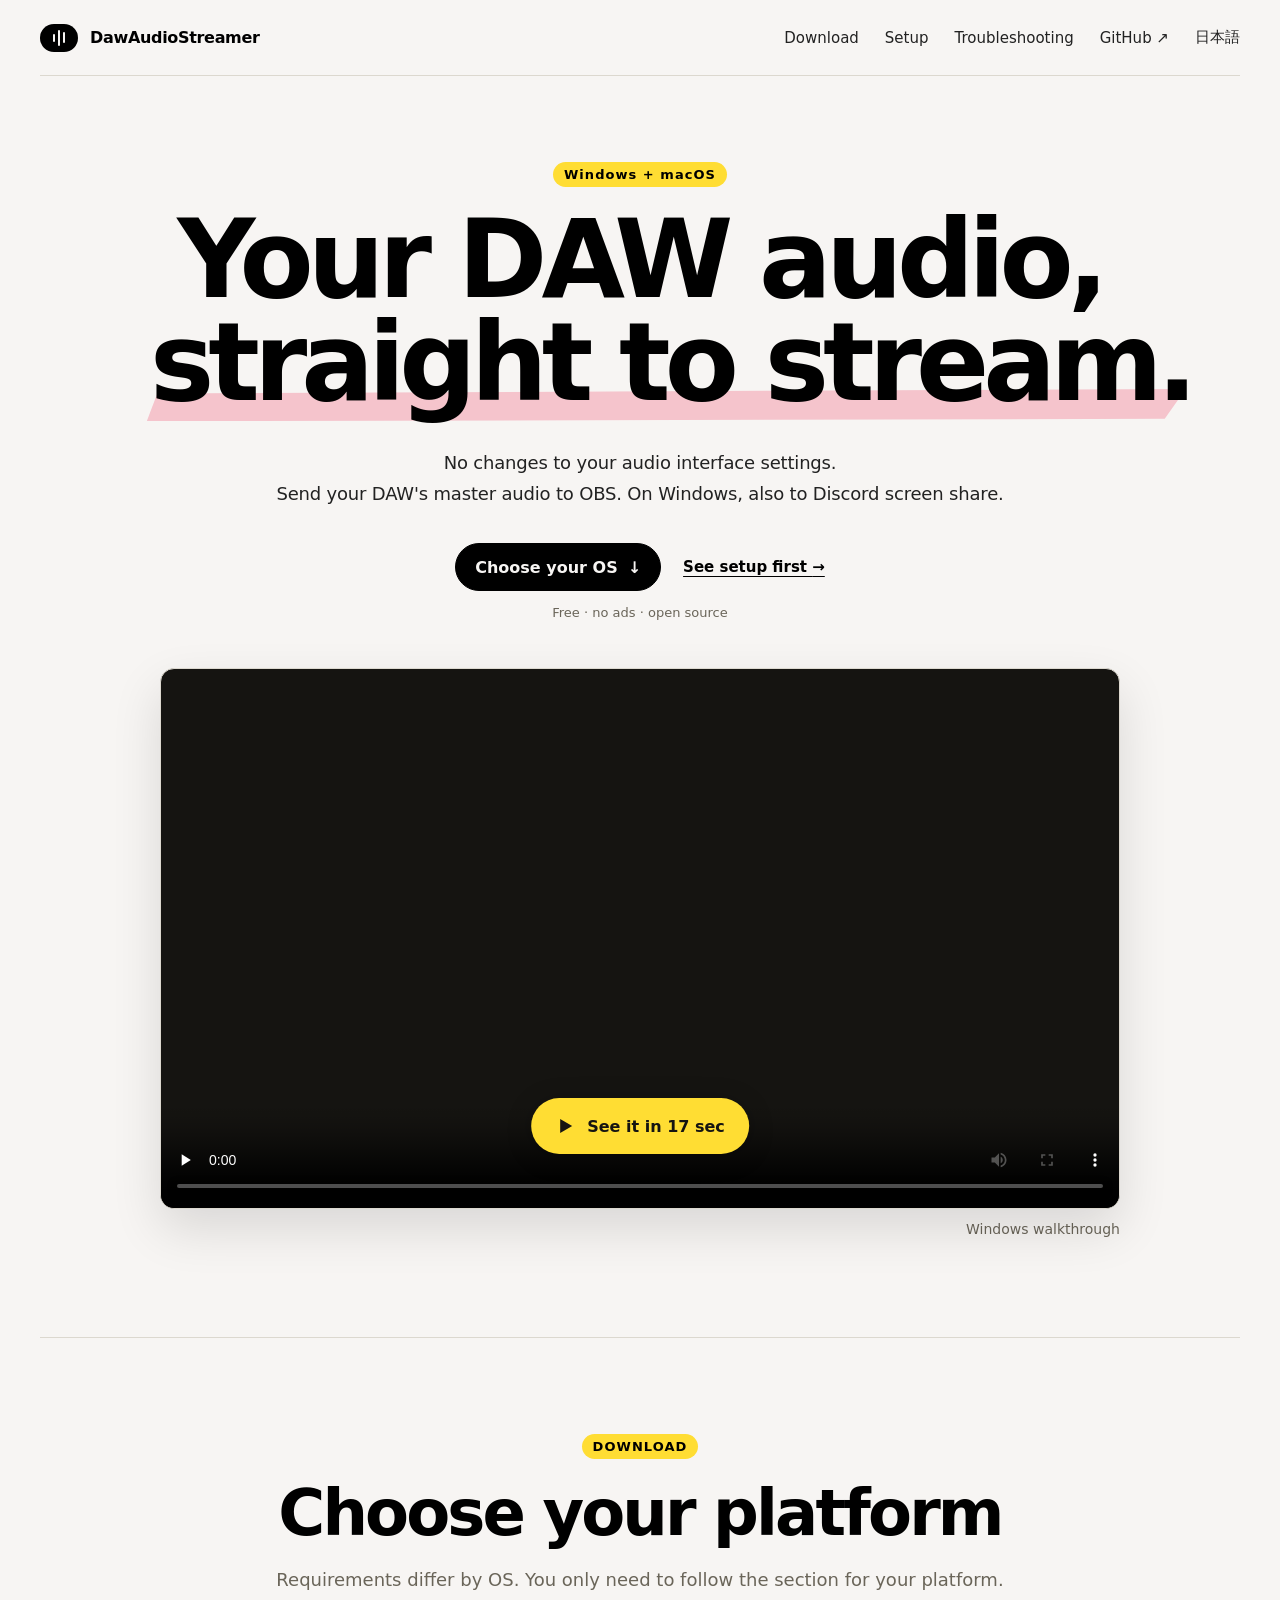
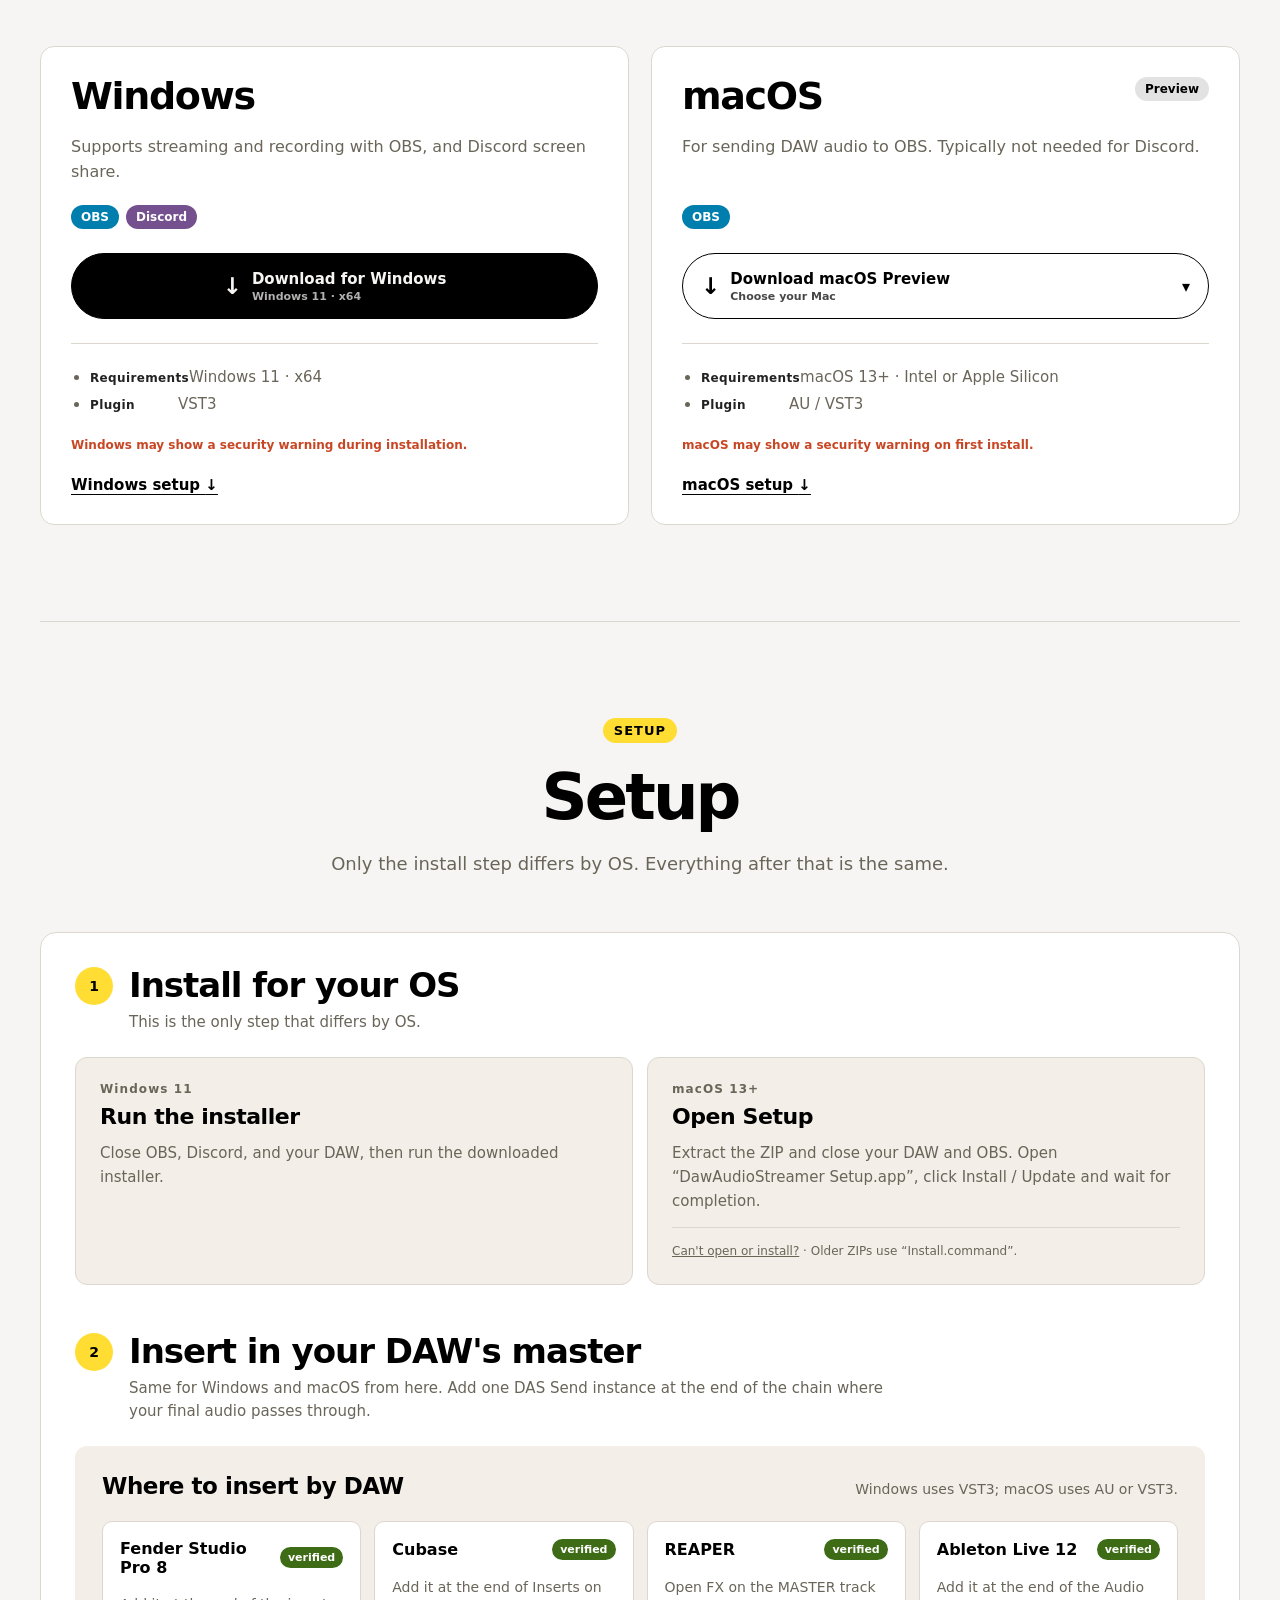
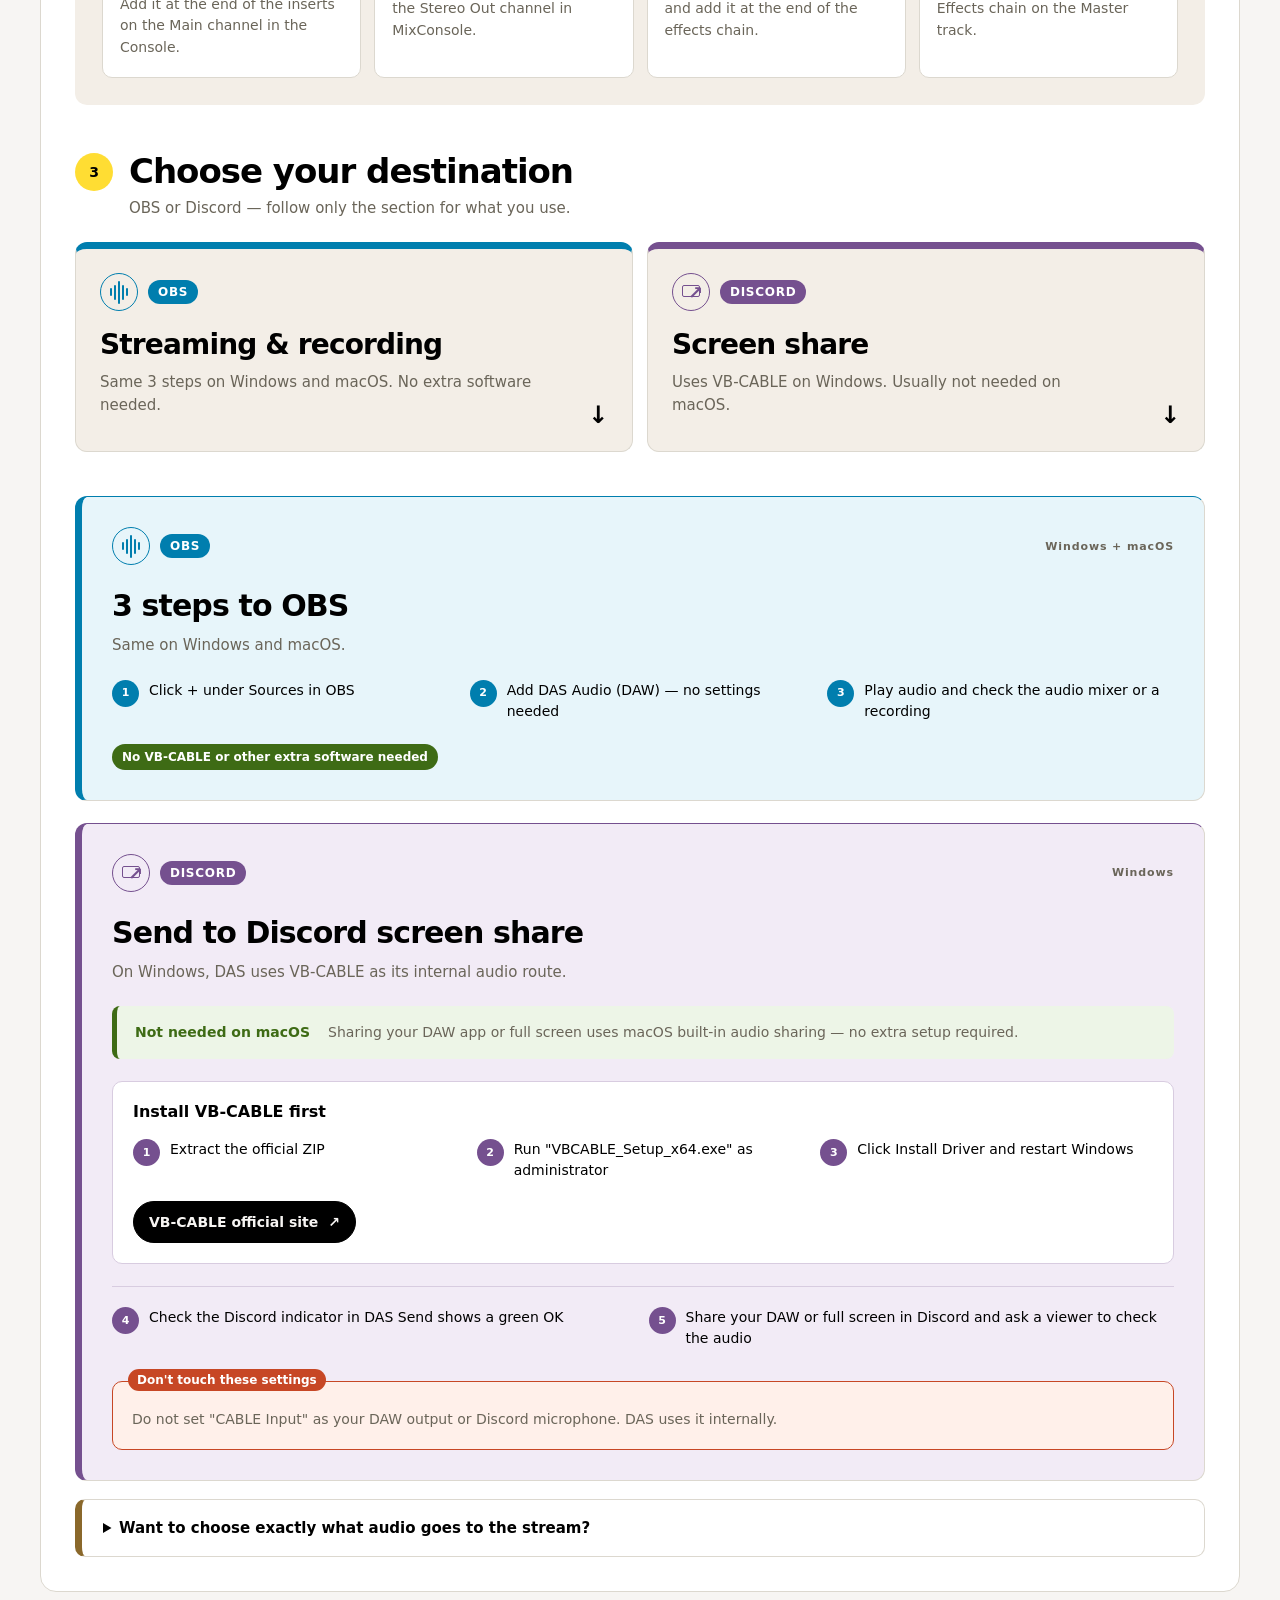
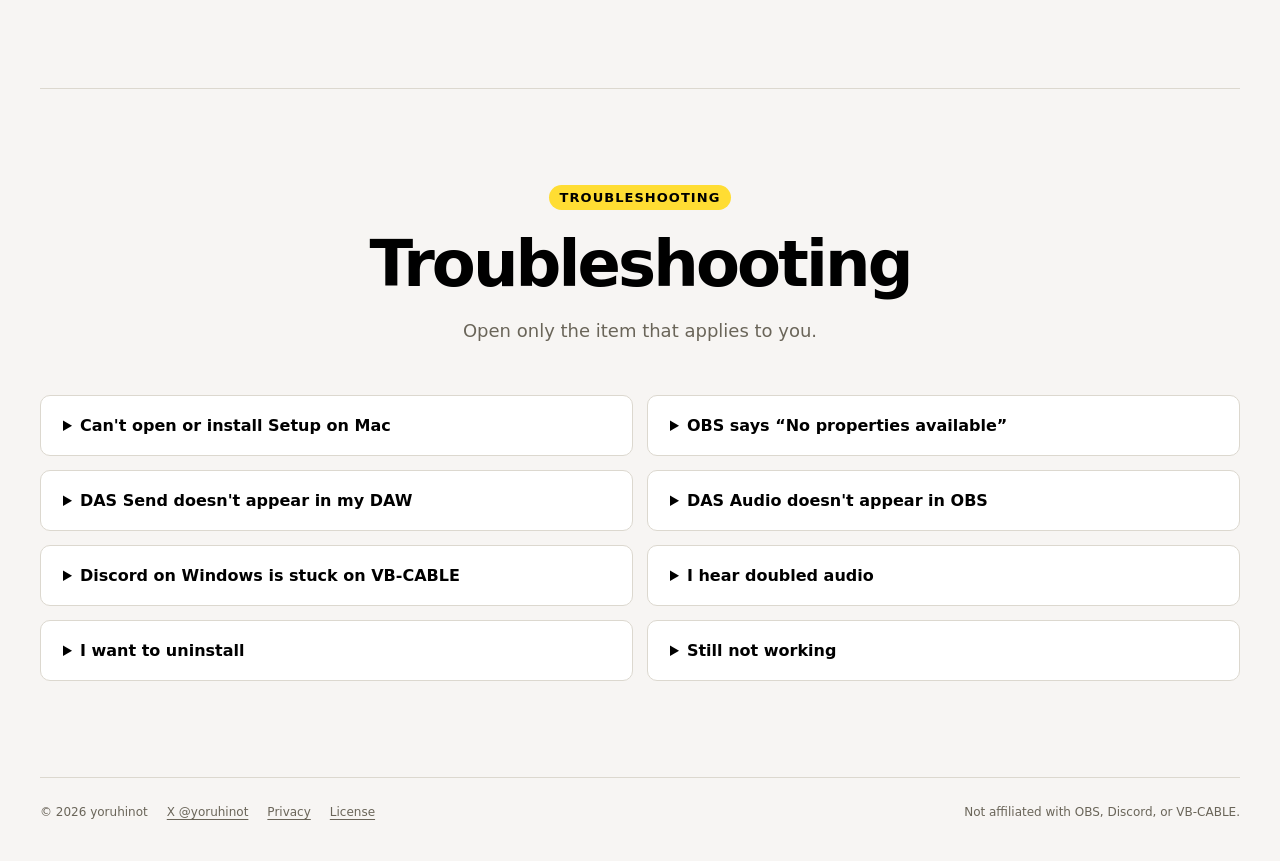
==== site/en/index.html @ d6858e03 "Prepare Windows 0.4.4 and macOS setup preview release" ====
<!doctype html>
<html lang="en">
<head>
  <meta charset="utf-8">
  <meta name="viewport" content="width=device-width, initial-scale=1">
  <script src="../language.js?v=20260910"></script>
  <title>DawAudioStreamer — Stream your DAW audio to OBS and Discord</title>
  <meta name="description" content="Send your DAW's audio to OBS or Discord screen share without changing your audio interface settings. Free, open-source. Windows and macOS preview.">
  <meta name="theme-color" content="#f7f5f3" media="(prefers-color-scheme: light)">
  <meta name="theme-color" content="#151411" media="(prefers-color-scheme: dark)">
  <link rel="canonical" href="https://yoruhinot.github.io/DawAudioStreamer/en/">
  <link rel="alternate" hreflang="ja" href="https://yoruhinot.github.io/DawAudioStreamer/">
  <link rel="alternate" hreflang="en" href="https://yoruhinot.github.io/DawAudioStreamer/en/">
  <link rel="icon" href="../favicon.ico?v=20260908" sizes="16x16 32x32 48x48">
  <link rel="icon" type="image/png" sizes="32x32" href="../favicon-32.png?v=20260908">
  <link rel="icon" type="image/svg+xml" sizes="any" href="../favicon.svg?v=20260908">
  <link rel="apple-touch-icon" sizes="180x180" href="../apple-touch-icon.png?v=20260908">
  <meta property="og:type" content="website">
  <meta property="og:site_name" content="DawAudioStreamer">
  <meta property="og:locale" content="en_US">
  <meta property="og:url" content="https://yoruhinot.github.io/DawAudioStreamer/en/">
  <meta property="og:title" content="DawAudioStreamer — Stream your DAW audio to OBS and Discord">
  <meta property="og:description" content="DAW audio to OBS. Discord screen share on Windows too. No changes to your audio interface.">
  <meta property="og:image" content="https://yoruhinot.github.io/DawAudioStreamer/og.png?v=20260908">
  <meta property="og:image:type" content="image/png">
  <meta property="og:image:alt" content="DawAudioStreamer — Stream your DAW audio straight to OBS / Discord">
  <meta property="og:image:width" content="1731">
  <meta property="og:image:height" content="909">
  <meta name="twitter:card" content="summary_large_image">
  <meta name="twitter:title" content="DawAudioStreamer — Stream your DAW audio to OBS and Discord">
  <meta name="twitter:description" content="DAW audio to OBS. Discord screen share on Windows too. No changes to your audio interface.">
  <meta name="twitter:image" content="https://yoruhinot.github.io/DawAudioStreamer/og.png?v=20260908">
  <meta name="twitter:image:alt" content="DawAudioStreamer — Stream your DAW audio straight to OBS / Discord">
  <link rel="stylesheet" href="../styles.css?v=20260927-setup">
</head>
<body>
  <header class="site-header">
    <a class="brand" href="#top" aria-label="DawAudioStreamer home">
      <span class="brand-mark" aria-hidden="true"><i></i><i></i><i></i></span>
      <span>DawAudioStreamer</span>
    </a>
    <nav aria-label="Main navigation">
      <a href="#download">Download</a>
      <a href="#setup">Setup</a>
      <a href="#trouble">Troubleshooting</a>
      <a href="https://github.com/yoruhinot/DawAudioStreamer">GitHub <span aria-hidden="true">↗</span></a>
      <a href="../?lang=ja" hreflang="ja" lang="ja">日本語</a>
    </nav>
  </header>

  <main id="top">
    <section class="hero">
      <div class="hero-copy">
        <p class="eyebrow">Windows + macOS</p>
        <h1>Your DAW audio,<br><span>straight to stream.</span></h1>
        <p class="lead">No changes to your audio interface settings.<br>Send your DAW's master audio to OBS. On Windows, also to Discord screen share.</p>
        <div class="hero-actions">
          <a class="primary-button" href="#download">Choose your OS <span aria-hidden="true">↓</span></a>
          <a class="text-link" href="#setup">See setup first <span aria-hidden="true">→</span></a>
        </div>
        <p class="download-note">Free · no ads · open source</p>
      </div>

      <figure class="demo-figure">
        <div class="demo-player">
          <video id="demo-video" controls playsinline preload="none" width="1920" height="1080" poster="../demo-poster-en.webp" aria-label="How DawAudioStreamer works: DAW, OBS, and Discord walkthrough on Windows">
            <source src="../das-demo-en.mp4" type="video/mp4">
            <a href="../das-demo-en.mp4">Download video</a>
          </video>
          <button class="demo-play" id="demo-play" type="button" aria-label="Watch the Windows walkthrough (about 17 seconds)" aria-controls="demo-video" hidden>
            <svg width="20" height="20" viewBox="0 0 20 20" aria-hidden="true"><path d="M5 3 17 10 5 17Z" fill="currentColor"/></svg>
            <span>See it in 17 sec</span>
          </button>
        </div>
        <figcaption>Windows walkthrough</figcaption>
      </figure>
    </section>

    <section class="download-section" id="download">
      <div class="section-heading">
        <p class="eyebrow">DOWNLOAD</p>
        <h2>Choose your platform</h2>
        <p>Requirements differ by OS. You only need to follow the section for your platform.</p>
      </div>

      <div class="platform-grid">
        <article class="platform-card windows-card">
          <div class="platform-card-header"><h3>Windows</h3></div>
          <p class="platform-summary">Supports streaming and recording with OBS, and Discord screen share.</p>
          <div class="purpose-chips" aria-label="Windows supported destinations"><span class="obs-chip">OBS</span><span class="discord-chip">Discord</span></div>
          <a class="download-button" id="windows-download" href="https://github.com/yoruhinot/DawAudioStreamer/releases/download/v0.4.4/DawAudioStreamer-Setup-0.4.4.exe">
            <span class="download-icon" aria-hidden="true">↓</span><span><strong id="download-title">Download for Windows</strong><small id="download-version">Windows 11 · x64</small></span>
          </a>
          <ul class="platform-facts"><li><strong>Requirements</strong>Windows 11 · x64</li><li><strong>Plugin</strong>VST3</li></ul>
          <p class="install-warning">Windows may show a security warning during installation.</p>
          <a class="card-link" href="#windows-setup">Windows setup <span aria-hidden="true">↓</span></a>
        </article>

        <article class="platform-card mac-card">
          <div class="platform-card-header"><h3>macOS</h3><span class="stage-badge">Preview</span></div>
          <p class="platform-summary">For sending DAW audio to OBS. Typically not needed for Discord.</p>
          <div class="purpose-chips" aria-label="macOS supported destinations"><span class="obs-chip">OBS</span></div>
          <details class="mac-picker" id="mac-download">
            <summary class="download-button mac-download">
              <span class="download-icon" aria-hidden="true">↓</span><span><strong>Download macOS Preview</strong><small>Choose your Mac</small></span>
              <span class="mac-picker-caret" aria-hidden="true">▾</span>
            </summary>
            <div class="mac-picker-menu">
              <a class="mac-arch" id="mac-download-arm" href="https://github.com/yoruhinot/DawAudioStreamer/releases/download/v0.4.4-macos-preview.1/DawAudioStreamer-0.4.4-macos-preview.1-macOS-AppleSilicon.zip">
                <strong>Apple Silicon</strong><small>macOS 13+</small>
              </a>
              <a class="mac-arch" id="mac-download-intel" href="https://github.com/yoruhinot/DawAudioStreamer/releases/download/v0.4.4-macos-preview.1/DawAudioStreamer-0.4.4-macos-preview.1-macOS-Intel.zip">
                <strong>Intel</strong><small>macOS 13+</small>
              </a>
            </div>
          </details>
          <ul class="platform-facts"><li><strong>Requirements</strong>macOS 13+ · Intel or Apple Silicon</li><li><strong>Plugin</strong>AU / VST3</li></ul>
          <p class="install-warning">macOS may show a security warning on first install.</p>
          <a class="card-link" href="#macos">macOS setup <span aria-hidden="true">↓</span></a>
        </article>
      </div>
    </section>

    <section class="setup-section" id="setup">
      <span class="anchor-alias" id="start" aria-hidden="true"></span>
      <div class="section-heading"><p class="eyebrow">SETUP</p><h2>Setup</h2><p>Only the install step differs by OS. Everything after that is the same.</p></div>

      <article class="setup-flow">
        <div class="flow-heading"><span>1</span><div><h3>Install for your OS</h3><p>This is the only step that differs by OS.</p></div></div>
        <div class="install-grid">
          <section class="install-card" id="windows-setup">
            <p class="platform-label">Windows 11</p><h4>Run the installer</h4>
            <p>Close OBS, Discord, and your DAW, then run the downloaded installer.</p>
          </section>
          <section class="install-card" id="macos">
            <p class="platform-label">macOS 13+</p><h4>Open Setup</h4>
            <p>Extract the ZIP and close your DAW and OBS. Open “DawAudioStreamer Setup.app”, click Install / Update and wait for completion.</p>
            <small><a href="#macos-help">Can't open or install?</a> · Older ZIPs use “Install.command”.</small>
          </section>
        </div>

        <div class="flow-heading" id="daw"><span>2</span><div><h3>Insert in your DAW's master</h3><p>Same for Windows and macOS from here. Add one DAS Send instance at the end of the chain where your final audio passes through.</p></div></div>
        <div class="daw-block">
          <div class="subheading"><h4>Where to insert by DAW</h4><p>Windows uses VST3; macOS uses AU or VST3.</p></div>
          <div class="daw-list">
            <article class="daw-card"><header><strong>Fender Studio Pro 8</strong><span>verified</span></header><p>Add it at the end of the inserts on the Main channel in the Console.</p></article>
            <article class="daw-card"><header><strong>Cubase</strong><span>verified</span></header><p>Add it at the end of Inserts on the Stereo Out channel in MixConsole.</p></article>
            <article class="daw-card"><header><strong>REAPER</strong><span>verified</span></header><p>Open FX on the MASTER track and add it at the end of the effects chain.</p></article>
            <article class="daw-card"><header><strong>Ableton Live 12</strong><span>verified</span></header><p>Add it at the end of the Audio Effects chain on the Master track.</p></article>
          </div>
        </div>

        <div class="flow-heading"><span>3</span><div><h3>Choose your destination</h3><p>OBS or Discord — follow only the section for what you use.</p></div></div>
        <div class="route-choice-grid">
          <a class="route-choice obs-choice" href="#obs">
            <div class="destination-label obs-label"><span class="wave-icon" aria-hidden="true"><i></i><i></i><i></i><i></i><i></i></span><strong>OBS</strong></div>
            <h4>Streaming & recording</h4><p>Same 3 steps on Windows and macOS. No extra software needed.</p><span class="route-arrow" aria-hidden="true">↓</span>
          </a>
          <a class="route-choice discord-choice" href="#discord">
            <div class="destination-label discord-label"><span class="share-icon" aria-hidden="true"></span><strong>DISCORD</strong></div>
            <h4>Screen share</h4><p>Uses VB-CABLE on Windows. Usually not needed on macOS.</p><span class="route-arrow" aria-hidden="true">↓</span>
          </a>
        </div>

        <div class="route-details">
          <section class="destination-card obs-guide" id="obs">
            <header class="detail-header"><div class="destination-label obs-label"><span class="wave-icon" aria-hidden="true"><i></i><i></i><i></i><i></i><i></i></span><strong>OBS</strong></div><span class="platform-scope">Windows + macOS</span></header>
            <h4>3 steps to OBS</h4><p>Same on Windows and macOS.</p>
            <ol><li><span>1</span>Click + under Sources in OBS</li><li><span>2</span>Add DAS Audio (DAW) — no settings needed</li><li><span>3</span>Play audio and check the audio mixer or a recording</li></ol>
            <p class="result-note success-note">No VB-CABLE or other extra software needed</p>
          </section>

          <section class="destination-card discord-guide" id="discord">
            <span class="anchor-alias" id="discord-share" aria-hidden="true"></span>
            <header class="detail-header"><div class="destination-label discord-label"><span class="share-icon" aria-hidden="true"></span><strong>DISCORD</strong></div><span class="platform-scope">Windows</span></header>
            <h4>Send to Discord screen share</h4><p>On Windows, DAS uses VB-CABLE as its internal audio route.</p>
            <div class="native-mac-note"><strong>Not needed on macOS</strong><p>Sharing your DAW app or full screen uses macOS built-in audio sharing — no extra setup required.</p></div>
            <div id="vbcable" class="dependency-box">
              <strong>Install VB-CABLE first</strong>
              <ol><li><span>1</span>Extract the official ZIP</li><li><span>2</span>Run "VBCABLE_Setup_x64.exe" as administrator</li><li><span>3</span>Click Install Driver and restart Windows</li></ol>
              <a class="secondary-button" href="https://vb-audio.com/Cable/">VB-CABLE official site <span aria-hidden="true">↗</span></a>
            </div>
            <ol class="discord-final-steps"><li><span>4</span>Check the Discord indicator in DAS Send shows a green OK</li><li><span>5</span>Share your DAW or full screen in Discord and ask a viewer to check the audio</li></ol>
            <div class="important-note"><strong>Don't touch these settings</strong><p>Do not set "CABLE Input" as your DAW output or Discord microphone. DAS uses it internally.</p></div>
          </section>
        </div>

        <details class="advanced-tip"><summary>Want to choose exactly what audio goes to the stream?</summary><p>Create a dedicated "stream bus", route only the tracks you want to stream into it, and insert one DAS Send at the end of that bus. This lets you keep some audio private — heard only by you, not the stream.</p></details>
      </article>
    </section>

    <section class="trouble-section" id="trouble">
      <div class="section-heading"><p class="eyebrow">TROUBLESHOOTING</p><h2>Troubleshooting</h2><p>Open only the item that applies to you.</p></div>
      <div class="faq-grid">
        <details id="macos-help"><summary>Can't open or install Setup on Mac</summary><p>After trying to open it, go to System Settings → Privacy &amp; Security → Open Anyway → Open. Only do this for your trusted official download. Do not bypass malware or damaged-app warnings; contact support instead. <a href="https://support.apple.com/102445">Apple's guide</a></p><p>For write-access errors, use Show in Finder, then Get Info → Sharing &amp; Permissions on the affected folder. Ask your Mac's administrator if you cannot change access. Setup does not change permissions.</p><p>For missing files, download and fully extract the ZIP again. If recovery files remain, do not delete them; use Copy details and contact support. Wait for “Installation complete” before continuing to your DAW and OBS.</p><p>Older Install.command versions ask for a language: press Enter to use the default. Terminal's “Process completed” does not mean installation succeeded. Look for the script's own installation-complete message.</p></details>
        <details><summary>OBS says “No properties available”</summary><p>Older versions show this because the source needs no settings. It is normal. Close the dialog, insert one DAS Send on your DAW master, then play audio and check the OBS audio mixer or a recording.</p></details>
        <details><summary>DAS Send doesn't appear in my DAW</summary><p>Rescan VST3 or AU plugins in your DAW. If you haven't restarted your DAW since installing, close and reopen it.</p></details>
        <details><summary>DAS Audio doesn't appear in OBS</summary><p>Fully close and reopen OBS, then check + under Sources again.</p><p>Older OBS versions may not show DAS Audio. If it's missing, update OBS to the latest version and try again.</p></details>
        <details><summary>Discord on Windows is stuck on VB-CABLE</summary><p>Install the x64 version of VB-CABLE as administrator and restart Windows.</p></details>
        <details><summary>I hear doubled audio</summary><p>Check that you're not capturing the same DAW audio through both DAS Audio and Desktop Audio in OBS. Also make sure there's only one DAS Send instance.</p></details>
        <details><summary>I want to uninstall</summary><p>On Windows, remove it from Installed apps in Windows Settings. On macOS, close your DAW and OBS, choose Uninstall in Setup.app and wait for completion. DAW projects and OBS scenes are kept. Older ZIPs use “Uninstall.command”.</p></details>
        <details><summary>Still not working</summary><p>For bugs or requests, reach out on <a href="https://x.com/yoruhinot">X (@yoruhinot)</a> or <a href="https://github.com/yoruhinot/DawAudioStreamer/issues">GitHub Issues</a>. Include your OS, DAW, and OBS version along with a description of the problem.</p></details>
      </div>
    </section>
  </main>

  <footer>
    <span>© 2026 yoruhinot</span>
    <a href="https://x.com/yoruhinot">X @yoruhinot</a>
    <a href="https://github.com/yoruhinot/DawAudioStreamer/blob/main/PRIVACY.md">Privacy</a>
    <a href="https://github.com/yoruhinot/DawAudioStreamer/blob/main/LICENSE">License</a>
    <span class="trademark-note">Not affiliated with OBS, Discord, or VB-CABLE.</span>
  </footer>

  <script src="../app.js?v=20260927-setup" defer></script>
</body>
</html>
---- site/styles.css ----
:root {
  color-scheme: light dark;
  --paper: #f7f5f3;
  --card: #ffffff;
  --cream: #f3eee7;
  --ink: #000000;
  --charcoal: #222222;
  --graphite: #6a6559;
  --linen: #dcd8cf;
  --smoke: #e2e2e2;
  --yellow: #ffdd33;
  --pink: #f5c4cc;
  --obs: #007eae;
  --obs-soft: #e7f5fa;
  --discord: #75508f;
  --discord-soft: #f2ebf6;
  --success: #3e6b15;
  --success-soft: #edf5e7;
  --attention: #c74725;
  --attention-soft: #fff0ea;
  --tip: #8a682b;
  --focus: #005fcc;
  font-family: Inter, "Segoe UI", "Noto Sans JP", system-ui, sans-serif;
  font-synthesis: none;
}

* { box-sizing: border-box; }
html { scroll-behavior: smooth; }
body { margin: 0; min-height: 100vh; color: var(--ink); background: var(--paper); }
a { color: inherit; }
section, article[id], div[id], details[id] { scroll-margin-top: 110px; }

.site-header, main, footer { width: min(1200px, calc(100% - 48px)); margin-inline: auto; }
.site-header {
  position: sticky;
  z-index: 20;
  top: 0;
  min-height: 76px;
  display: flex;
  align-items: center;
  justify-content: space-between;
  background: color-mix(in srgb, var(--paper) 94%, transparent);
  border-bottom: 1px solid var(--linen);
  backdrop-filter: blur(12px);
}
.brand { display: inline-flex; align-items: center; gap: 12px; text-decoration: none; font-weight: 750; letter-spacing: -.02em; }
.brand-mark { width: 38px; height: 28px; display: flex; align-items: center; justify-content: center; gap: 3px; color: var(--paper); background: var(--ink); border-radius: 9999px; }
.brand-mark i { width: 2px; border-radius: 2px; background: currentColor; }
.brand-mark i:nth-child(1) { height: 8px; }
.brand-mark i:nth-child(2) { height: 16px; }
.brand-mark i:nth-child(3) { height: 11px; }
nav { display: flex; align-items: center; gap: 26px; }
nav a { color: var(--charcoal); text-decoration: none; font-size: 15px; }
nav a:hover { text-decoration: underline; text-underline-offset: 4px; }

a:focus-visible, summary:focus-visible { outline: 3px solid var(--focus); outline-offset: 3px; }
.eyebrow { width: fit-content; margin: 0 auto 22px; padding: 5px 11px; color: #000; background: var(--yellow); border-radius: 9999px; font-size: 13px; font-weight: 800; letter-spacing: .08em; }
.text-link, .card-link { font-size: 15px; font-weight: 700; text-underline-offset: 4px; }
.primary-button, .secondary-button, .download-button {
  display: inline-flex;
  align-items: center;
  justify-content: center;
  gap: 10px;
  color: var(--paper);
  background: var(--ink);
  border: 1px solid var(--ink);
  border-radius: 35px;
  font-weight: 750;
  text-decoration: none;
}
.primary-button { min-height: 48px; padding: 11px 19px; }
.primary-button:hover { color: #000; background: var(--yellow); }
.secondary-button { width: fit-content; min-height: 42px; padding: 9px 15px; font-size: 14px; }
.secondary-button:hover { color: #000; background: var(--yellow); }

.hero { padding: 86px 0 100px; text-align: center; }
.hero-copy { max-width: 980px; margin-inline: auto; }
h1 { margin: 0; font-size: clamp(58px, 8.7vw, 108px); line-height: .95; letter-spacing: -.055em; }
h1 span { position: relative; z-index: 0; white-space: nowrap; }
h1 span::before { content: ""; position: absolute; z-index: -1; left: -.03em; right: -.04em; bottom: .03em; height: .3em; background: var(--pink); clip-path: polygon(1% 14%, 99% 0, 97% 92%, 0 100%); }
.lead { margin: 34px 0 0; color: var(--charcoal); font-size: 18px; line-height: 1.7; letter-spacing: -.01em; }
.hero-actions { margin-top: 34px; display: flex; align-items: center; justify-content: center; gap: 22px; }
.download-note { margin: 14px 0 0; color: var(--graphite); font-size: 13px; }

.demo-figure { max-width: 960px; margin: 48px auto 0; }
.demo-player { position: relative; overflow: hidden; background: #151411; border: 1px solid var(--linen); border-radius: 14px; box-shadow: 0 20px 50px rgb(0 0 0 / 12%); }
.demo-player video { display: block; width: 100%; height: auto; aspect-ratio: 16 / 9; }
.demo-play { position: absolute; bottom: max(44px, 10%); left: 50%; transform: translateX(-50%); display: flex; align-items: center; justify-content: center; gap: 12px; min-height: 56px; padding: 14px 24px; color: #151411; background: #ffdd33; border: 0; border-radius: 9999px; box-shadow: 0 4px 24px rgb(0 0 0 / 25%); font: inherit; font-size: 16px; font-weight: 750; white-space: nowrap; cursor: pointer; }
.demo-play[hidden] { display: none; }
.demo-play:hover { background: #ffe76b; }
.demo-play:focus-visible { outline: 3px solid #fff; outline-offset: 5px; }
.demo-figure figcaption { margin-top: 12px; color: var(--graphite); font-size: 14px; text-align: right; }
.wave-icon { display: flex; align-items: center; justify-content: center; gap: 2px; }
.wave-icon i { width: 2px; border-radius: 2px; background: currentColor; }
.wave-icon i:nth-child(1), .wave-icon i:nth-child(5) { height: 8px; }
.wave-icon i:nth-child(2), .wave-icon i:nth-child(4) { height: 15px; }
.wave-icon i:nth-child(3) { height: 23px; }
.share-icon::before { content: ""; position: absolute; inset: 11px 9px 13px; border: 1.5px solid currentColor; border-radius: 2px; }
.share-icon::after { content: "↗"; position: absolute; left: 15px; top: 8px; font-size: 18px; font-weight: 800; }
.preview-guide { margin: 15px 0 0; padding: 9px 13px; color: var(--graphite); background: #d2c7b8; border: 1px solid #c8beb1; border-radius: 10px; font-size: 12px; }

.download-section, .setup-section, .trouble-section { padding: 96px 0; border-top: 1px solid var(--linen); }
.section-heading { max-width: 790px; margin-inline: auto; text-align: center; }
.section-heading h2 { margin: 0; font-size: clamp(43px, 5vw, 70px); line-height: 1; letter-spacing: -.045em; }
.section-heading > p:last-child { margin: 21px auto 0; color: var(--graphite); font-size: 18px; line-height: 1.55; }

.platform-grid { margin-top: 52px; display: grid; grid-template-columns: 1fr 1fr; gap: 22px; align-items: stretch; }
.platform-card { padding: 30px; display: flex; flex-direction: column; background: var(--card); border: 1px solid var(--linen); border-radius: 14px; }
.platform-card-header { display: flex; align-items: flex-start; justify-content: space-between; gap: 18px; }
.platform-label { margin: 0 0 8px; color: var(--graphite); font-size: 12px; font-weight: 800; letter-spacing: .09em; }
.platform-card h3 { margin: 0; font-size: 38px; line-height: 1; letter-spacing: -.035em; }
.stage-badge { padding: 5px 10px; color: var(--ink); background: var(--smoke); border-radius: 9999px; font-size: 12px; font-weight: 800; white-space: nowrap; }
.platform-summary { min-height: 54px; margin: 20px 0 0; color: var(--graphite); font-size: 16px; line-height: 1.55; }
.purpose-chips { margin-top: 16px; display: flex; flex-wrap: wrap; gap: 7px; }
.purpose-chips span { padding: 5px 10px; color: #fff; border-radius: 9999px; font-size: 12px; font-weight: 800; }
.purpose-chips .obs-chip { background: var(--obs); }
.purpose-chips .discord-chip { background: var(--discord); }
.purpose-chips .native-chip { background: var(--success); }
.download-button { width: 100%; min-height: 66px; margin-top: 24px; padding: 12px 18px; text-align: left; }
.download-button:hover { color: #000; background: var(--yellow); }
.download-button strong, .download-button small { display: block; }
.download-button strong { font-size: 15px; }
.download-button small { margin-top: 2px; opacity: .72; font-size: 11px; }
.download-icon { font-size: 23px; line-height: 1; }
.mac-download { color: var(--ink); background: var(--card); }
.mac-download:hover { color: var(--paper); background: var(--ink); }
.mac-picker { position: relative; }
.mac-picker > summary { justify-content: flex-start; list-style: none; cursor: pointer; transition: color .15s ease, background .15s ease, border-radius .2s ease, border-color .2s ease; }
.mac-picker > summary::-webkit-details-marker { display: none; }
.mac-picker-caret { margin-left: auto; transition: transform .2s ease; }
.mac-picker[open] .mac-picker-caret { transform: rotate(180deg); }
.mac-picker[open] > summary {
  color: var(--ink); background: var(--card);
  border-bottom-color: var(--linen);
  border-radius: 35px 35px 0 0;
}
.mac-picker-menu {
  position: absolute; left: 0; right: 0; top: 100%; z-index: 5;
  display: flex; flex-direction: column; gap: 2px; padding: 8px;
  background: var(--card);
  border: 1px solid var(--ink); border-top: none;
  border-radius: 0 0 35px 35px;
  box-shadow: 0 22px 44px rgba(17, 17, 17, .13);
  opacity: 0; visibility: hidden; pointer-events: none;
  transform: translateY(-8px); transform-origin: top center;
  transition: opacity .2s ease, transform .2s ease, visibility .2s;
}
.mac-picker[open] .mac-picker-menu {
  opacity: 1; visibility: visible; pointer-events: auto;
  transform: translateY(0);
}
.mac-arch { display: block; padding: 11px 16px; color: var(--ink); background: transparent; border-radius: 14px; text-decoration: none; transition: color .15s ease, background .15s ease; }
.mac-arch:last-child { border-bottom-left-radius: 27px; border-bottom-right-radius: 27px; }
.mac-arch:hover { color: var(--paper); background: var(--ink); }
.mac-arch[aria-disabled="true"] { opacity: .6; pointer-events: none; }
.mac-arch strong { display: block; font-size: 15px; }
.mac-arch small { display: block; margin-top: 2px; opacity: .72; font-size: 11px; }
@media (prefers-reduced-motion: reduce) {
  .mac-picker-caret, .mac-picker-menu, .mac-arch, .mac-picker > summary { transition: none; }
  .mac-picker-menu { transform: none; }
}
.platform-facts { margin: 24px 0 0; padding: 20px 0 0 19px; color: var(--graphite); border-top: 1px solid var(--linen); font-size: 15px; line-height: 1.8; }
.platform-facts strong { display: inline-block; min-width: 88px; color: var(--charcoal); font-size: 12px; letter-spacing: .03em; }
.install-warning { margin: 18px 0 0; color: var(--attention); font-size: 12px; font-weight: 750; line-height: 1.5; transition: opacity .10s ease; }
.mac-card:has(.mac-picker[open]) .install-warning { opacity: 0; transition-duration: 0s; }
.card-link { margin-top: auto; padding-top: 22px; }

.setup-section { position: relative; }
.anchor-alias { position: absolute; pointer-events: none; }
.setup-flow { margin-top: 54px; padding: 34px; background: var(--card); border: 1px solid var(--linen); border-radius: 16px; }
.flow-heading { margin-top: 48px; display: flex; align-items: flex-start; gap: 16px; }
.flow-heading:first-child { margin-top: 0; }
.flow-heading > span { flex: 0 0 38px; width: 38px; height: 38px; display: grid; place-items: center; color: #000; background: var(--yellow); border-radius: 9999px; font-size: 14px; font-weight: 850; }
.flow-heading h3 { margin: 0; font-size: clamp(25px, 3vw, 34px); line-height: 1.1; letter-spacing: -.03em; }
.flow-heading p { max-width: 760px; margin: 7px 0 0; color: var(--graphite); font-size: 15px; line-height: 1.55; }
.install-grid { margin-top: 22px; display: grid; grid-template-columns: 1fr 1fr; gap: 14px; }
.install-card { padding: 24px; background: var(--cream); border: 1px solid var(--linen); border-radius: 12px; }
.install-card h4 { margin: 0; font-size: 22px; letter-spacing: -.02em; }
.install-card > p:not(.platform-label) { margin: 12px 0 0; color: var(--graphite); font-size: 15px; line-height: 1.6; }
.install-card small { display: block; margin-top: 14px; padding-top: 14px; color: var(--graphite); border-top: 1px solid var(--linen); font-size: 12px; line-height: 1.5; }

.daw-block { margin-top: 22px; padding: 27px; background: var(--cream); border-radius: 12px; }
.subheading { display: flex; align-items: baseline; justify-content: space-between; gap: 24px; }
.subheading h4, .destination-heading h4 { margin: 0; font-size: 23px; letter-spacing: -.02em; }
.subheading p, .destination-heading p { margin: 0; color: var(--graphite); font-size: 14px; }
.daw-list { margin-top: 22px; display: grid; grid-template-columns: repeat(4, 1fr); gap: 13px; }
.daw-card { background: var(--card); border: 1px solid var(--linen); border-radius: 10px; }
.daw-card header { padding: 17px; display: flex; align-items: center; justify-content: space-between; gap: 10px; }
.daw-card header strong { font-size: 16px; }
.daw-card header span { padding: 4px 8px; color: #fff; background: var(--success); border-radius: 9999px; font-size: 11px; font-weight: 800; white-space: nowrap; }
.daw-card p { margin: 0; padding: 0 17px 18px; color: var(--graphite); font-size: 14px; line-height: 1.55; }

.route-choice-grid { margin-top: 22px; display: grid; grid-template-columns: 1fr 1fr; gap: 14px; }
.route-choice { position: relative; min-height: 210px; padding: 24px 62px 24px 24px; color: inherit; background: var(--cream); border: 1px solid var(--linen); border-top-width: 7px; border-radius: 12px; text-decoration: none; }
.route-choice:hover { transform: translateY(-2px); box-shadow: 0 10px 24px rgb(0 0 0 / 10%); }
.obs-choice { border-top-color: var(--obs); }
.discord-choice { border-top-color: var(--discord); }
.route-choice h4 { margin: 19px 0 0; font-size: 28px; line-height: 1.1; letter-spacing: -.03em; }
.route-choice p { max-width: 440px; margin: 10px 0 0; color: var(--graphite); font-size: 15px; line-height: 1.55; }
.route-arrow { position: absolute; right: 24px; bottom: 22px; font-size: 24px; font-weight: 800; }
.route-details { margin-top: 44px; display: grid; gap: 22px; }
.destination-card { position: relative; padding: 30px; border: 1px solid var(--linen); border-left-width: 7px; border-radius: 12px; }
.obs-guide { background: var(--obs-soft); border-top-color: var(--obs); }
.discord-guide { background: var(--discord-soft); border-top-color: var(--discord); }
.obs-guide { border-left-color: var(--obs); }
.discord-guide { border-left-color: var(--discord); }
.detail-header { display: flex; align-items: center; justify-content: space-between; gap: 16px; }
.platform-scope { color: var(--graphite); font-size: 11px; font-weight: 800; letter-spacing: .08em; }
.destination-label { display: flex; align-items: center; gap: 10px; }
.destination-label > span { position: relative; width: 38px; height: 38px; color: currentColor; border: 1.5px solid currentColor; border-radius: 50%; }
.destination-label strong { padding: 5px 10px; color: #fff; border-radius: 9999px; font-size: 12px; letter-spacing: .06em; }
.obs-label { color: var(--obs); }
.obs-label strong { background: var(--obs); }
.discord-label { color: var(--discord); }
.discord-label strong { background: var(--discord); }
.destination-card > h4 { margin: 24px 0 0; font-size: 30px; line-height: 1.1; letter-spacing: -.03em; }
.destination-card > p:not(.result-note) { margin: 12px 0 0; color: var(--graphite); font-size: 15px; line-height: 1.55; }
.destination-card > ol { margin: 22px 0 0; padding: 0; display: grid; grid-template-columns: repeat(3, 1fr); gap: 11px; list-style: none; }
.destination-card li { display: flex; align-items: flex-start; gap: 10px; font-size: 14px; line-height: 1.5; }
.destination-card li span { flex: 0 0 27px; width: 27px; height: 27px; display: grid; place-items: center; color: #fff; border-radius: 9999px; font-size: 11px; font-weight: 800; }
.obs-guide li span { background: var(--obs); }
.discord-guide li span { background: var(--discord); }
.result-note { width: fit-content; margin: 22px 0 0; padding: 6px 10px; border-radius: 9999px; font-size: 12px; font-weight: 800; }
.success-note { color: #fff; background: var(--success); }
.dependency-box { margin-top: 22px; padding: 20px; background: var(--card); border: 1px solid #d8cce0; border-radius: 10px; }
.dependency-box > strong { font-size: 16px; }
.dependency-box ol { margin: 18px 0 0; padding: 0; display: grid; grid-template-columns: repeat(3, 1fr); gap: 11px; list-style: none; }
.dependency-box .secondary-button { margin-top: 20px; }
.discord-final-steps { grid-template-columns: repeat(2, 1fr) !important; padding-top: 20px !important; border-top: 1px solid #d8cce0; }
.native-mac-note { margin-top: 22px; padding: 16px 18px; display: flex; align-items: baseline; gap: 18px; background: var(--success-soft); border-left: 5px solid var(--success); border-radius: 8px; }
.native-mac-note strong { flex: 0 0 auto; color: var(--success); font-size: 14px; }
.native-mac-note p { margin: 0; color: var(--graphite); font-size: 14px; line-height: 1.55; }
.important-note { position: relative; margin-top: 32px; padding: 27px 19px 18px; background: var(--attention-soft); border: 1px solid var(--attention); border-radius: 10px; }
.important-note strong { position: absolute; top: -13px; left: 15px; padding: 4px 9px; color: #fff; background: var(--attention); border-radius: 9999px; font-size: 12px; }
.important-note p { margin: 0; color: var(--graphite); font-size: 14px; line-height: 1.55; }
.advanced-tip { margin-top: 18px; padding: 19px 21px; background: var(--card); border: 1px solid var(--linen); border-left: 7px solid var(--tip); border-radius: 10px; }
.advanced-tip summary { cursor: pointer; font-size: 15px; font-weight: 750; }
.advanced-tip p { margin: 13px 0 0; color: var(--graphite); font-size: 14px; line-height: 1.6; }

.faq-grid { margin-top: 50px; display: grid; grid-template-columns: 1fr 1fr; gap: 14px; }
.faq-grid details { padding: 20px 22px; background: var(--card); border: 1px solid var(--linen); border-radius: 10px; }
.faq-grid summary { cursor: pointer; font-size: 16px; font-weight: 750; }
.faq-grid p { margin: 14px 0 0; color: var(--graphite); font-size: 15px; line-height: 1.6; }
.faq-grid a { text-underline-offset: 3px; }

footer { padding: 27px 0 42px; display: flex; flex-wrap: wrap; gap: 19px; color: var(--graphite); border-top: 1px solid var(--linen); font-size: 12px; }
footer a { text-underline-offset: 3px; }
.trademark-note { margin-left: auto; }

@media (max-width: 900px) {
  .platform-grid { grid-template-columns: 1fr; }
  .platform-summary { min-height: 0; }
  .daw-list { grid-template-columns: 1fr; }
  .destination-card > ol, .dependency-box ol { grid-template-columns: 1fr; }
  .discord-final-steps { grid-template-columns: 1fr !important; }
  .trademark-note { margin-left: 0; width: 100%; }
}

@media (max-width: 620px) {
  .site-header, main, footer { width: min(100% - 28px, 1200px); }
  .site-header { min-height: 0; padding: 13px 0 11px; flex-wrap: wrap; }
  .brand span:last-child { font-size: 14px; }
  nav { width: 100%; margin-top: 11px; justify-content: space-between; gap: 10px; }
  nav a { font-size: 12px; }
  nav a:last-child { display: none; }
  .hero { padding: 62px 0 72px; }
  h1 { font-size: 44px; }
  h1 span { white-space: normal; }
  .lead br { display: none; }
  .hero-actions { align-items: stretch; flex-direction: column; }
  .primary-button { width: 100%; }
  .demo-figure { margin-top: 36px; }
  .demo-player { border-radius: 10px; }
  .demo-play { min-height: 48px; padding: 11px 18px; }
  .download-section, .setup-section, .trouble-section { padding: 72px 0; }
  .section-heading h2 { font-size: 36px; }
  .section-heading > p:last-child { font-size: 16px; }
  .platform-grid { margin-top: 40px; }
  .platform-card, .setup-flow { padding: 23px; }
  .platform-card h3 { font-size: 32px; }
  .download-button { justify-content: flex-start; }
  .install-grid, .route-choice-grid { grid-template-columns: 1fr; }
  .flow-heading { gap: 13px; }
  .flow-heading > span { flex-basis: 34px; width: 34px; height: 34px; }
  .flow-heading h3 { font-size: 25px; }
  .install-card { padding: 20px; }
  .daw-block { margin-inline: -8px; padding: 18px; }
  .subheading { align-items: flex-start; flex-direction: column; gap: 7px; }
  .daw-card header { align-items: flex-start; }
  .route-choice { min-height: 190px; padding: 22px 58px 22px 22px; }
  .destination-card { padding: 22px; }
  .destination-card > h4 { font-size: 26px; }
  .detail-header { align-items: flex-start; }
  .platform-scope { padding-top: 12px; text-align: right; }
  .native-mac-note { align-items: flex-start; flex-direction: column; gap: 6px; }
  .dependency-box { padding: 17px; }
  .faq-grid { grid-template-columns: 1fr; }
}

@media (prefers-color-scheme: dark) {
  :root {
    --paper: #151411;
    --card: #211f1b;
    --cream: #2a2721;
    --ink: #f7f3eb;
    --charcoal: #eee9df;
    --graphite: #bcb4a5;
    --linen: #484239;
    --smoke: #3a3630;
    --yellow: #f2cd32;
    --pink: #8f4355;
    --obs-soft: #142b34;
    --discord-soft: #2b2031;
    --success-soft: #1d2a18;
    --attention-soft: #351d17;
    --focus: #78baff;
  }
  .demo-player { border-color: #554d42; box-shadow: 0 20px 54px rgb(0 0 0 / 40%); }
  .dependency-box { border-color: #55435f; }
  .discord-final-steps { border-color: #55435f; }
  .native-mac-note strong { color: #95c96a; }
  .route-choice:hover { box-shadow: 0 10px 28px rgb(0 0 0 / 35%); }
}

@media (prefers-reduced-motion: reduce) {
  html { scroll-behavior: auto; }
  .route-choice:hover { transform: none; }
}
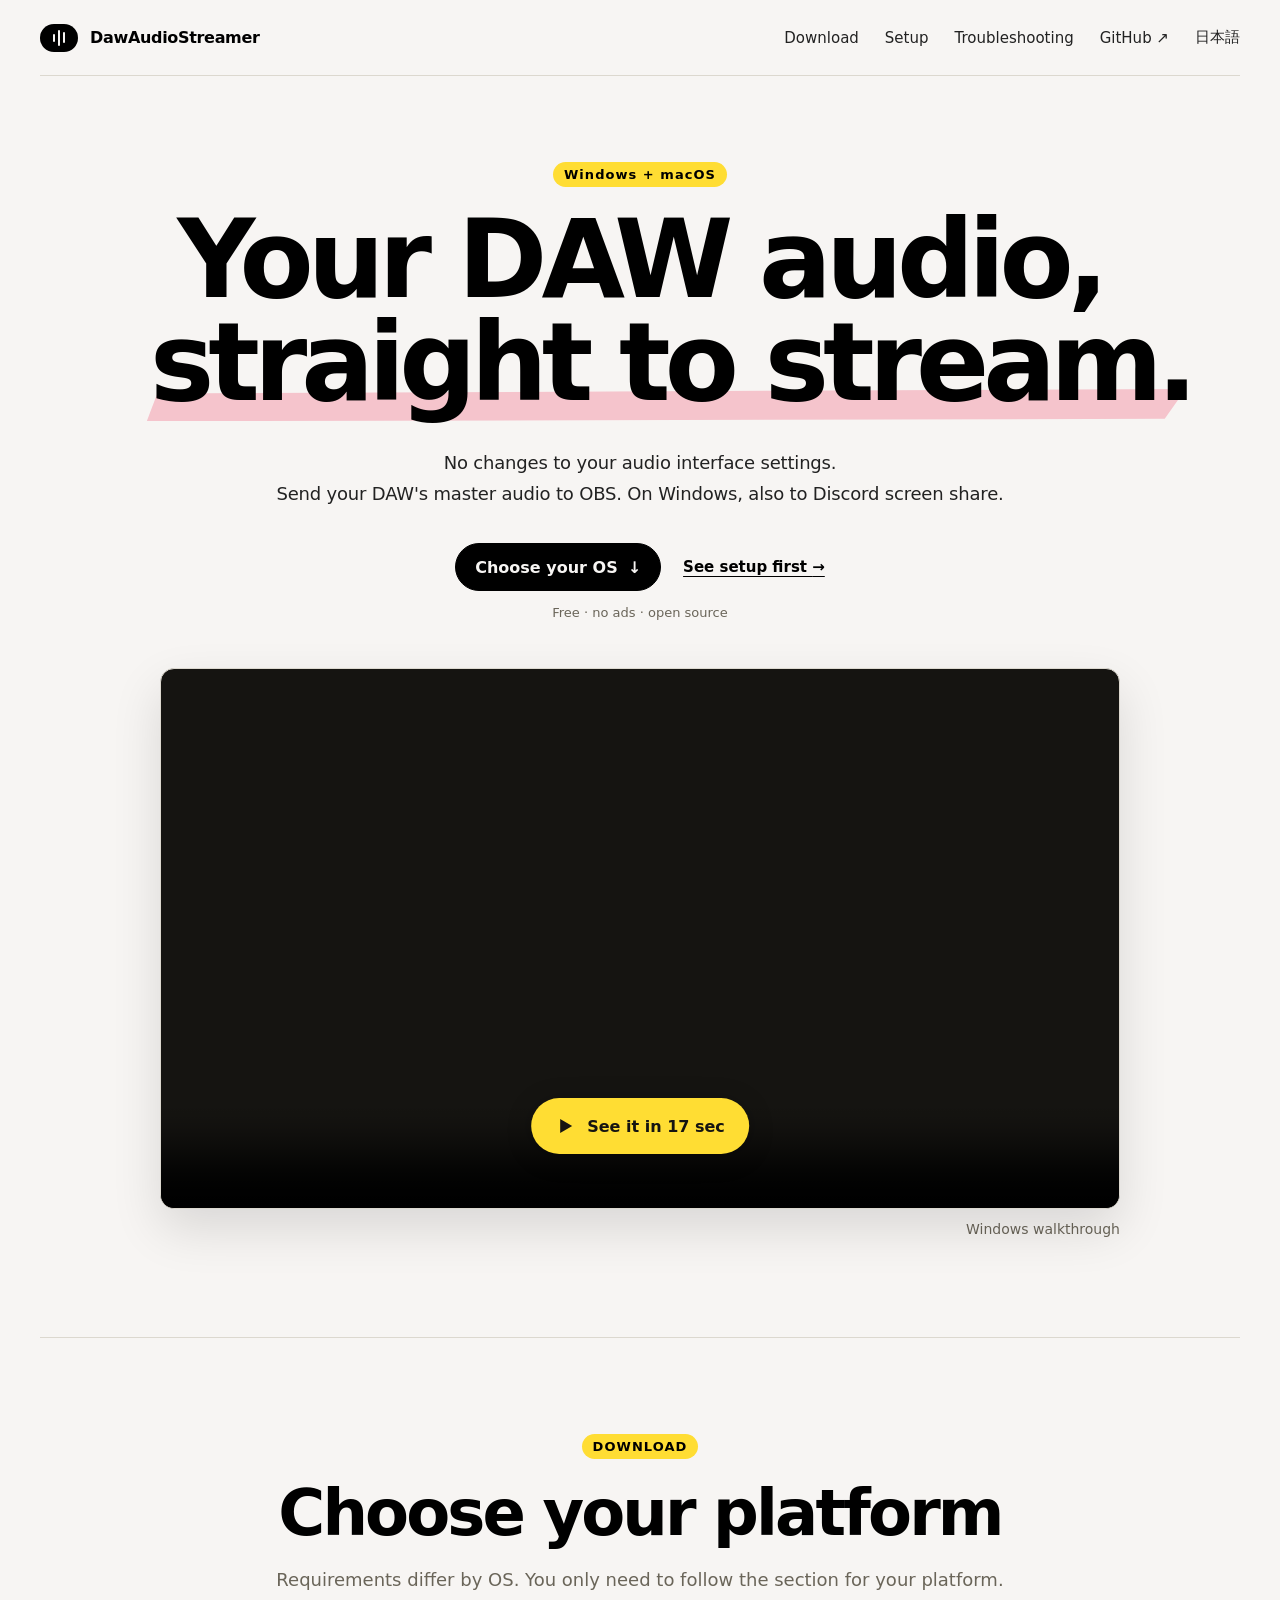
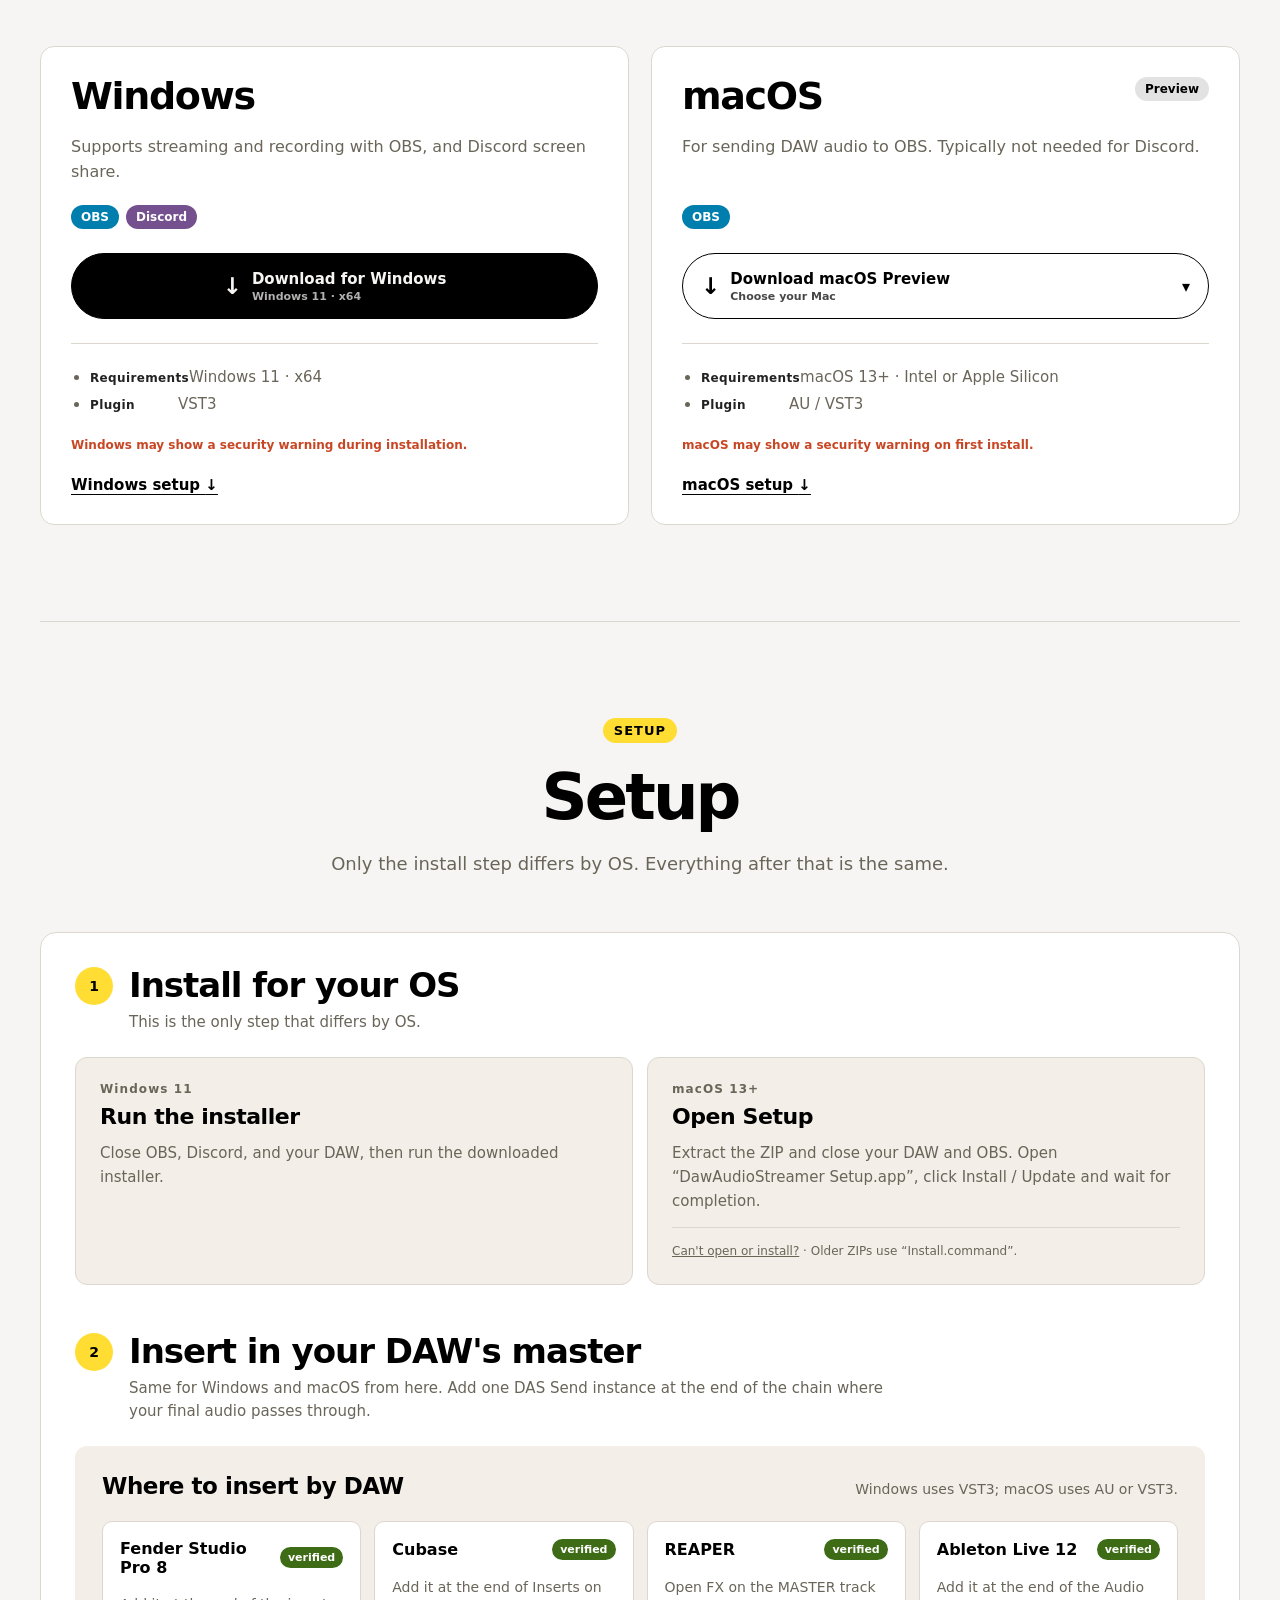
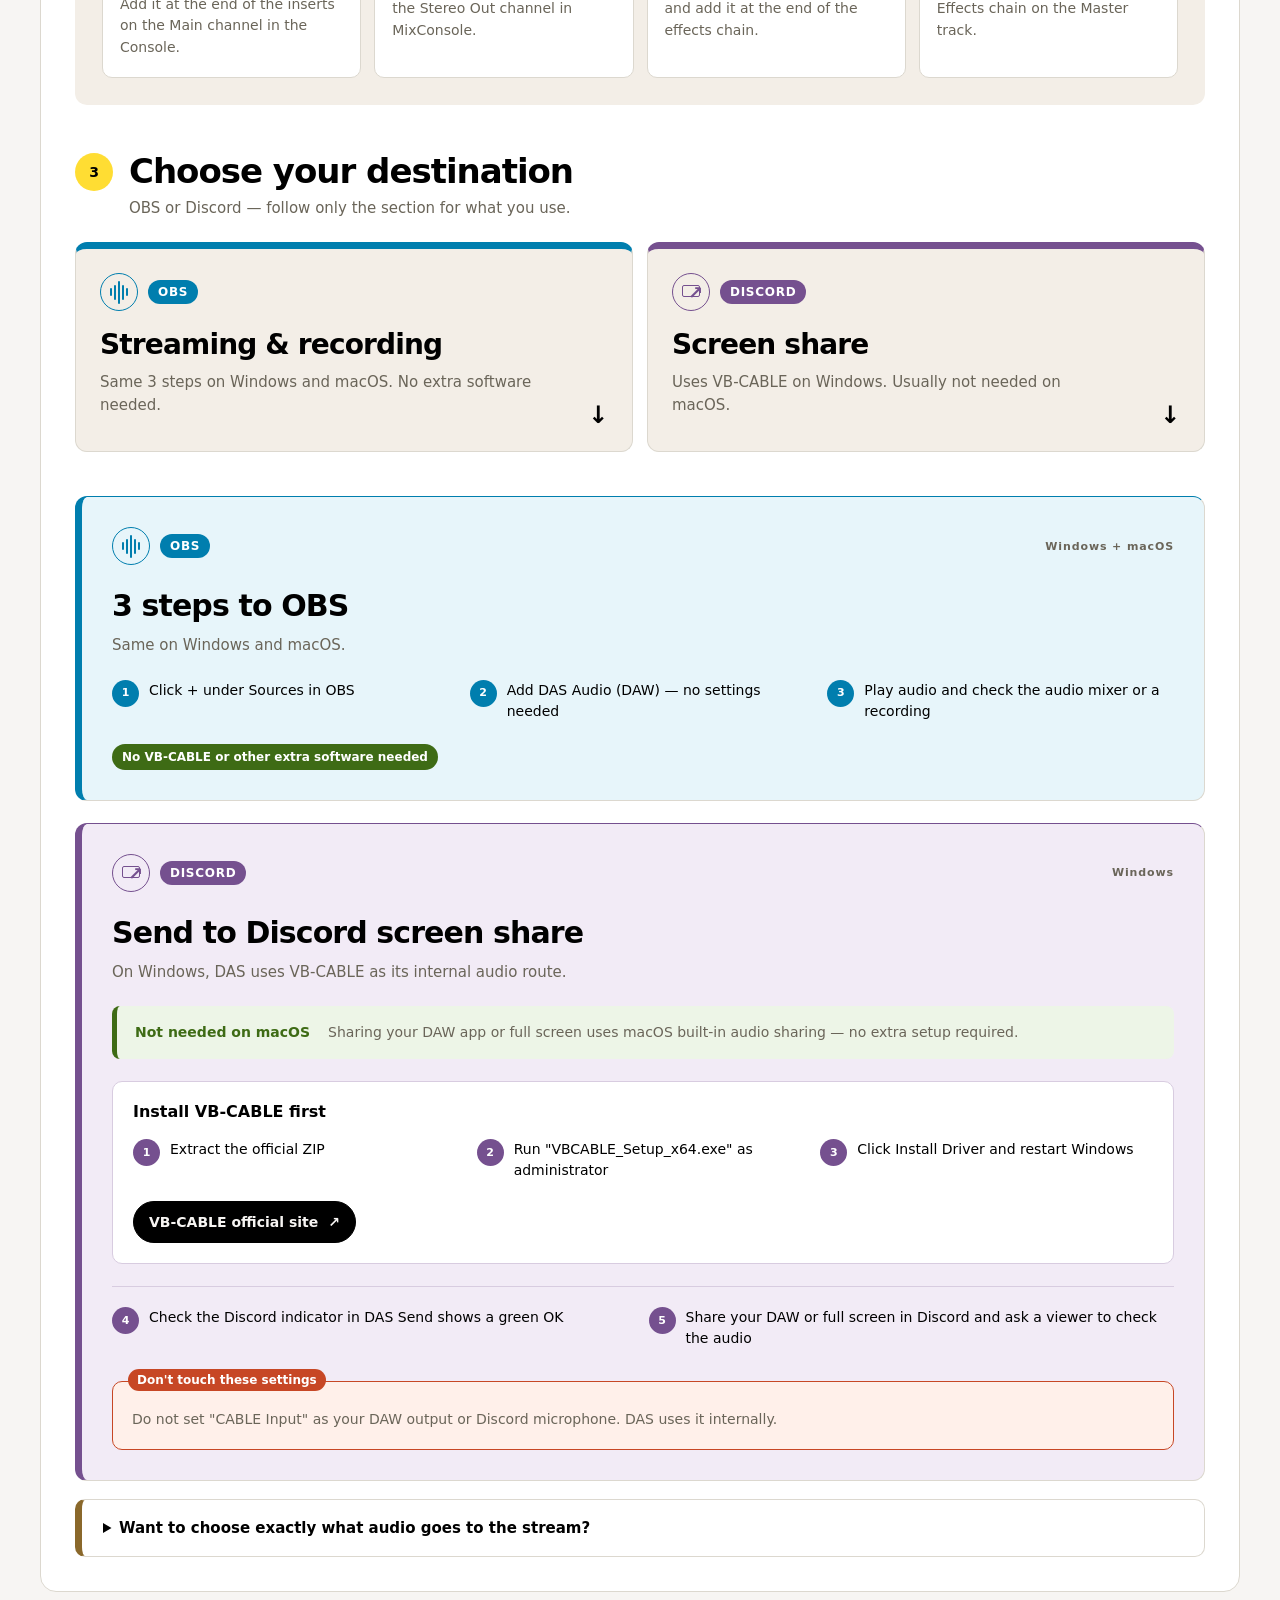
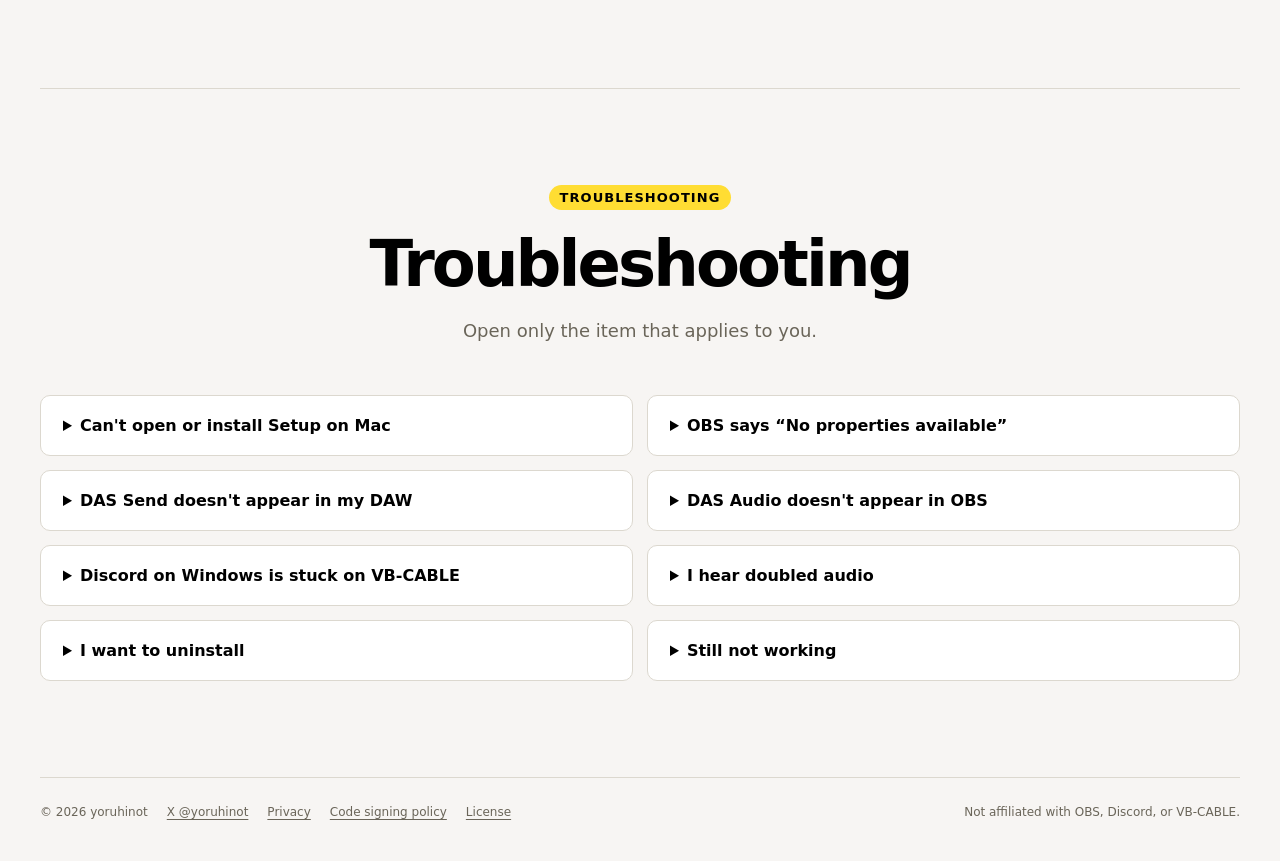
==== commit 202dae1a: "Prepare verifiable Windows packages and signing policy" ====
--- a/site/en/index.html
+++ b/site/en/index.html
@@ -207,7 +207,8 @@
   <footer>
     <span>© 2026 yoruhinot</span>
     <a href="https://x.com/yoruhinot">X @yoruhinot</a>
-    <a href="https://github.com/yoruhinot/DawAudioStreamer/blob/main/PRIVACY.md">Privacy</a>
+    <a href="https://github.com/yoruhinot/DawAudioStreamer/blob/main/PRIVACY.md">Privacy</a>
+    <a href="https://github.com/yoruhinot/DawAudioStreamer/blob/main/CODE_SIGNING.md">Code signing policy</a>
     <a href="https://github.com/yoruhinot/DawAudioStreamer/blob/main/LICENSE">License</a>
     <span class="trademark-note">Not affiliated with OBS, Discord, or VB-CABLE.</span>
   </footer>
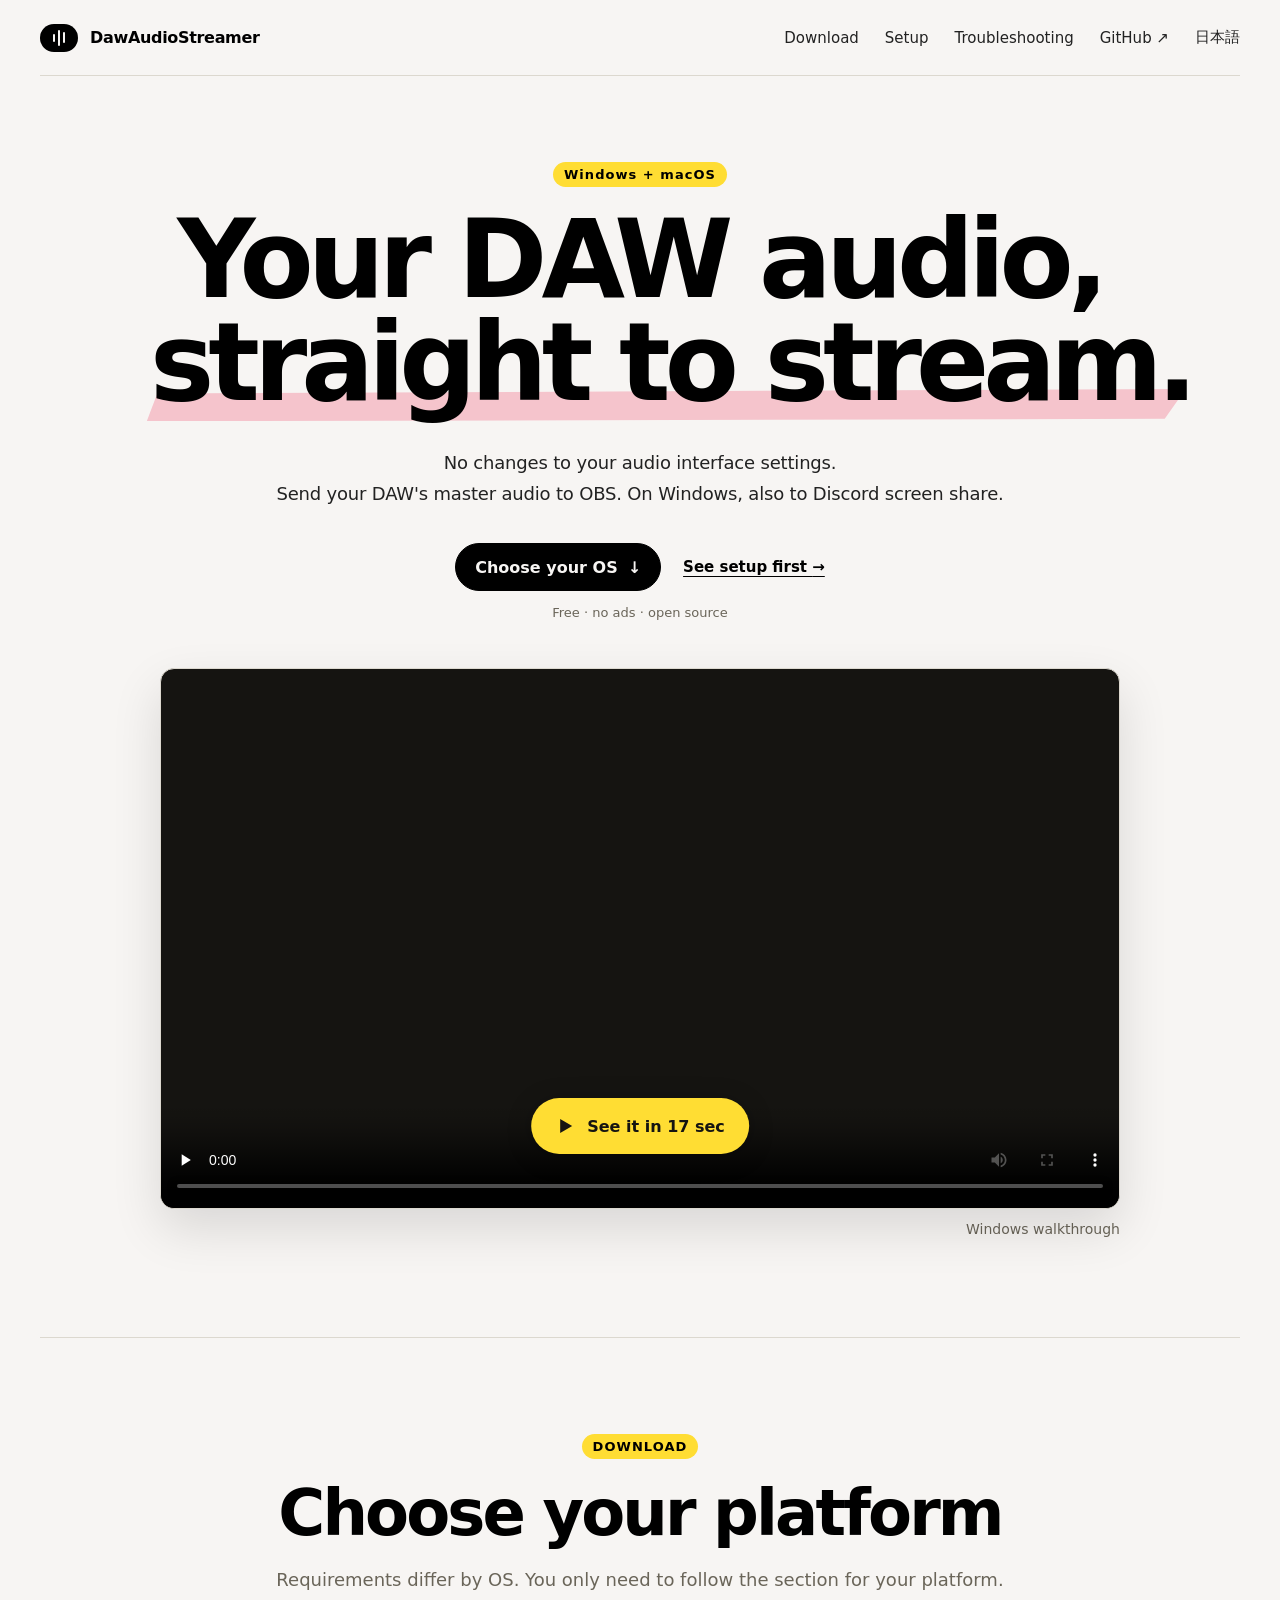
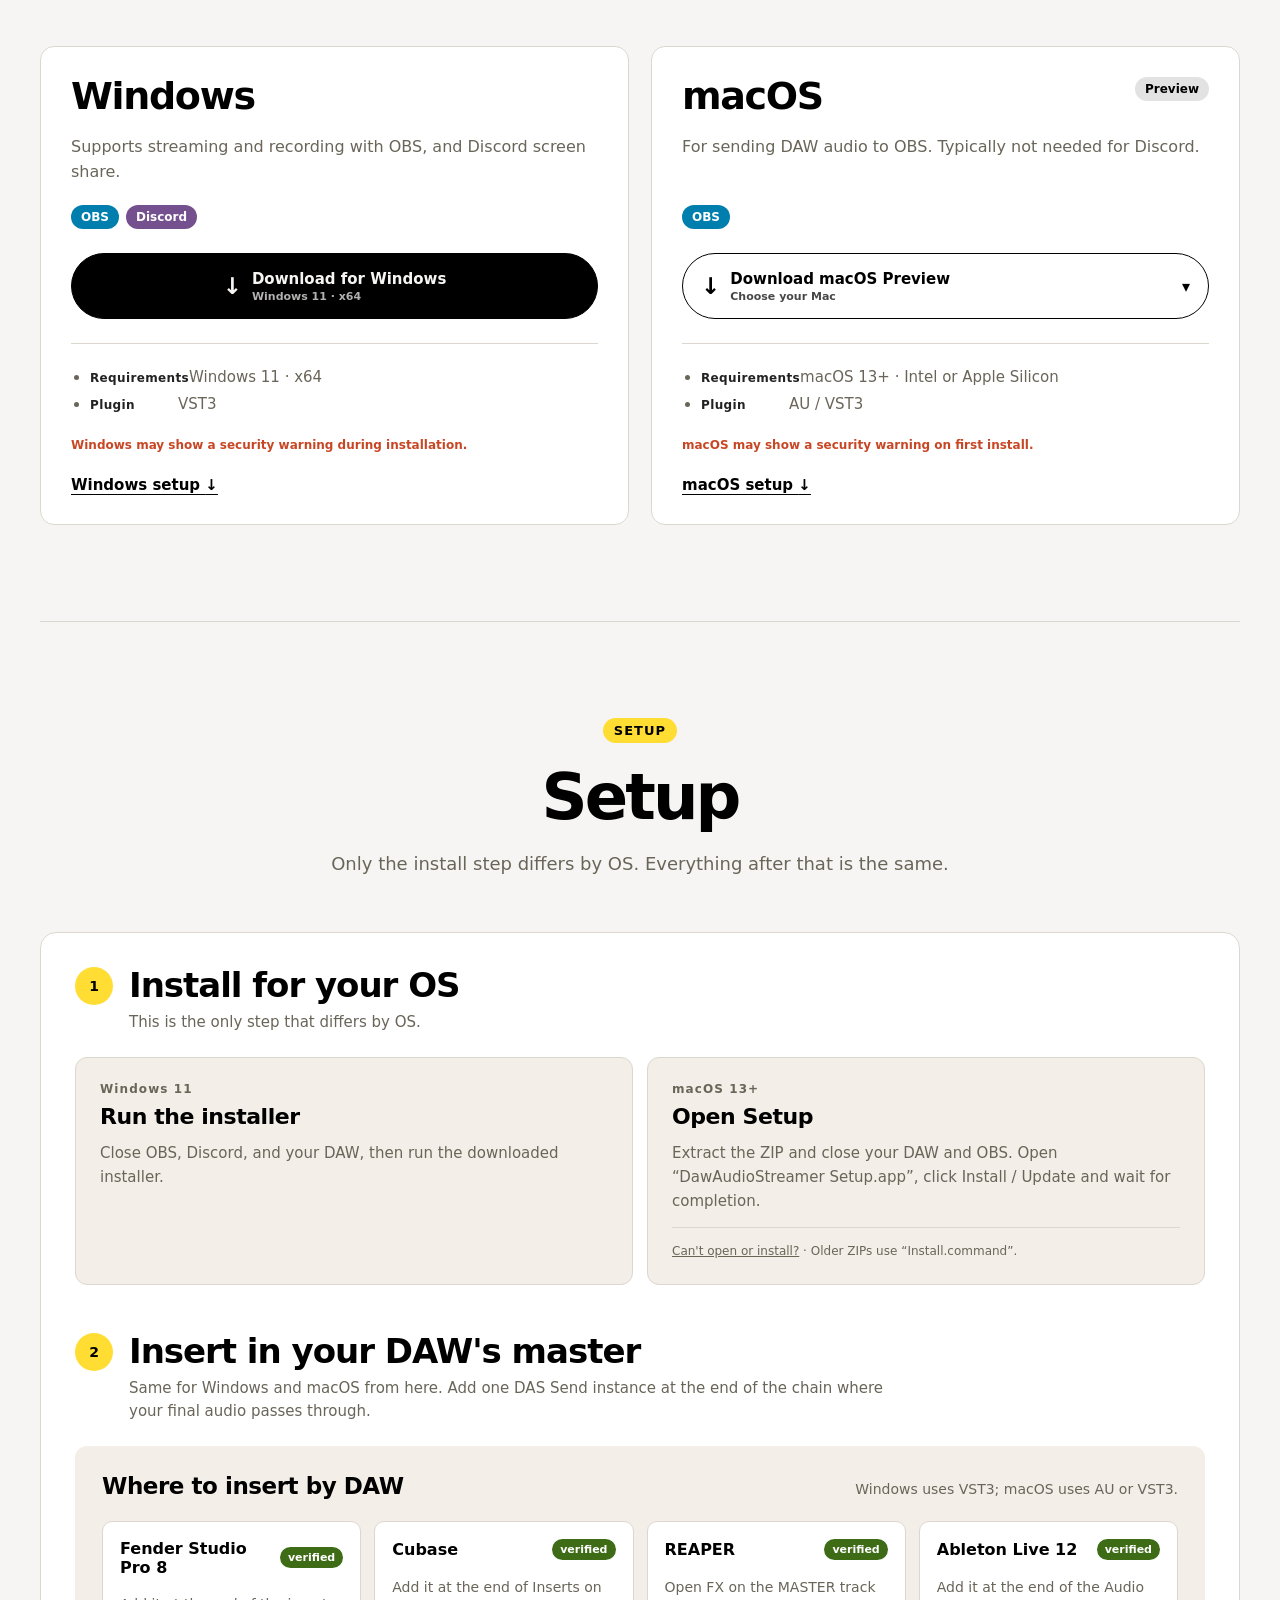
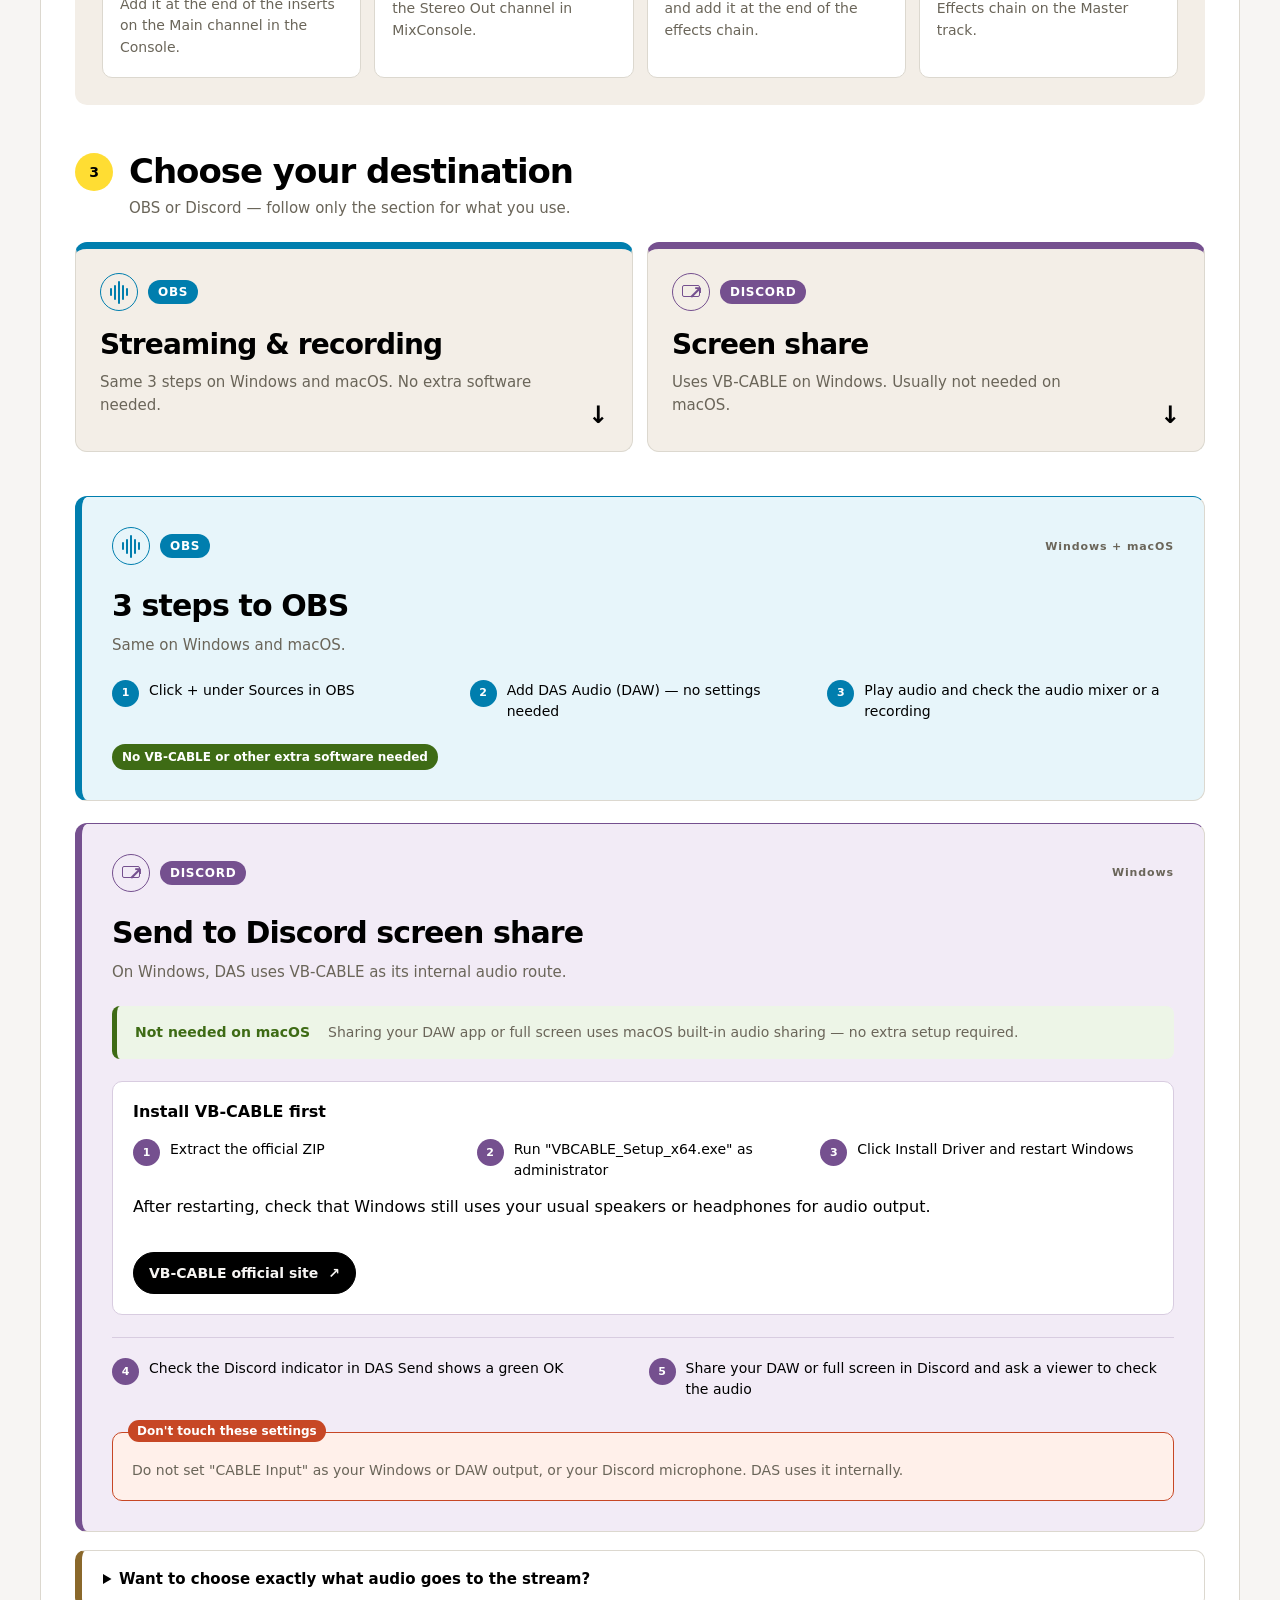
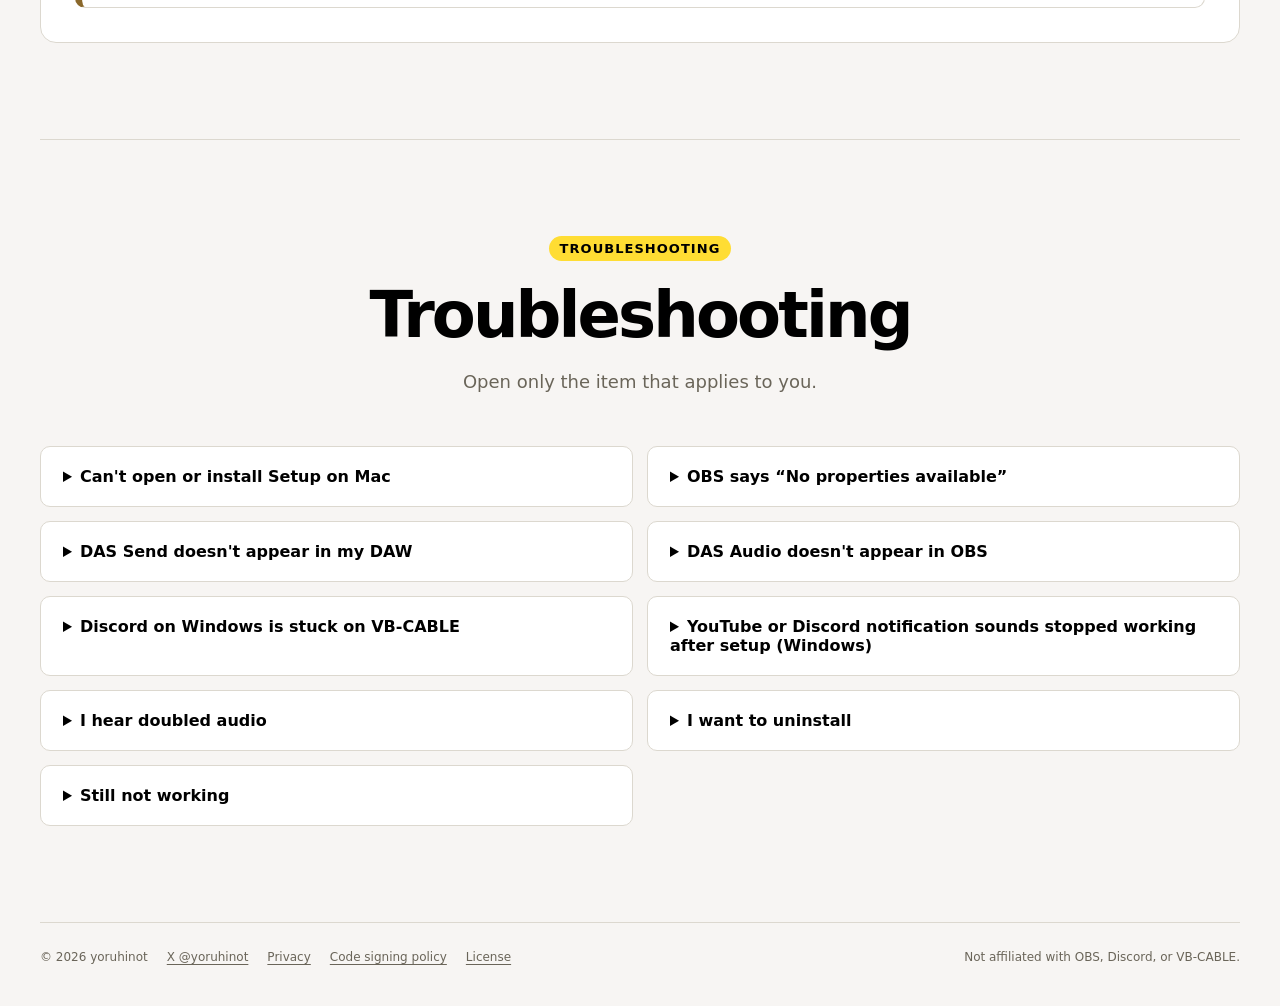
==== commit 30c67f94: "Clarify Windows audio output during Discord setup" ====
--- a/site/en/index.html
+++ b/site/en/index.html
@@ -177,11 +177,12 @@
             <div class="native-mac-note"><strong>Not needed on macOS</strong><p>Sharing your DAW app or full screen uses macOS built-in audio sharing — no extra setup required.</p></div>
             <div id="vbcable" class="dependency-box">
               <strong>Install VB-CABLE first</strong>
-              <ol><li><span>1</span>Extract the official ZIP</li><li><span>2</span>Run "VBCABLE_Setup_x64.exe" as administrator</li><li><span>3</span>Click Install Driver and restart Windows</li></ol>
+              <ol><li><span>1</span>Extract the official ZIP</li><li><span>2</span>Run "VBCABLE_Setup_x64.exe" as administrator</li><li><span>3</span>Click Install Driver and restart Windows</li></ol>
+              <p>After restarting, check that Windows still uses your usual speakers or headphones for audio output.</p>
               <a class="secondary-button" href="https://vb-audio.com/Cable/">VB-CABLE official site <span aria-hidden="true">↗</span></a>
             </div>
             <ol class="discord-final-steps"><li><span>4</span>Check the Discord indicator in DAS Send shows a green OK</li><li><span>5</span>Share your DAW or full screen in Discord and ask a viewer to check the audio</li></ol>
-            <div class="important-note"><strong>Don't touch these settings</strong><p>Do not set "CABLE Input" as your DAW output or Discord microphone. DAS uses it internally.</p></div>
+            <div class="important-note"><strong>Don't touch these settings</strong><p>Do not set "CABLE Input" as your Windows or DAW output, or your Discord microphone. DAS uses it internally.</p></div>
           </section>
         </div>
 
@@ -196,7 +197,8 @@
         <details><summary>OBS says “No properties available”</summary><p>Older versions show this because the source needs no settings. It is normal. Close the dialog, insert one DAS Send on your DAW master, then play audio and check the OBS audio mixer or a recording.</p></details>
         <details><summary>DAS Send doesn't appear in my DAW</summary><p>Rescan VST3 or AU plugins in your DAW. If you haven't restarted your DAW since installing, close and reopen it.</p></details>
         <details><summary>DAS Audio doesn't appear in OBS</summary><p>Fully close and reopen OBS, then check + under Sources again.</p><p>Older OBS versions may not show DAS Audio. If it's missing, update OBS to the latest version and try again.</p></details>
-        <details><summary>Discord on Windows is stuck on VB-CABLE</summary><p>Install the x64 version of VB-CABLE as administrator and restart Windows.</p></details>
+        <details><summary>Discord on Windows is stuck on VB-CABLE</summary><p>Install the x64 version of VB-CABLE as administrator and restart Windows.</p></details>
+        <details><summary>YouTube or Discord notification sounds stopped working after setup (Windows)</summary><p>Open Windows Settings → System → Sound and select your usual speakers, headphones or audio interface under Output.</p><p>You don't need to change your Windows output to "CABLE Input" to use DAS. Keep your DAW's ASIO settings as they are.</p></details>
         <details><summary>I hear doubled audio</summary><p>Check that you're not capturing the same DAW audio through both DAS Audio and Desktop Audio in OBS. Also make sure there's only one DAS Send instance.</p></details>
         <details><summary>I want to uninstall</summary><p>On Windows, remove it from Installed apps in Windows Settings. On macOS, close your DAW and OBS, choose Uninstall in Setup.app and wait for completion. DAW projects and OBS scenes are kept. Older ZIPs use “Uninstall.command”.</p></details>
         <details><summary>Still not working</summary><p>For bugs or requests, reach out on <a href="https://x.com/yoruhinot">X (@yoruhinot)</a> or <a href="https://github.com/yoruhinot/DawAudioStreamer/issues">GitHub Issues</a>. Include your OS, DAW, and OBS version along with a description of the problem.</p></details>
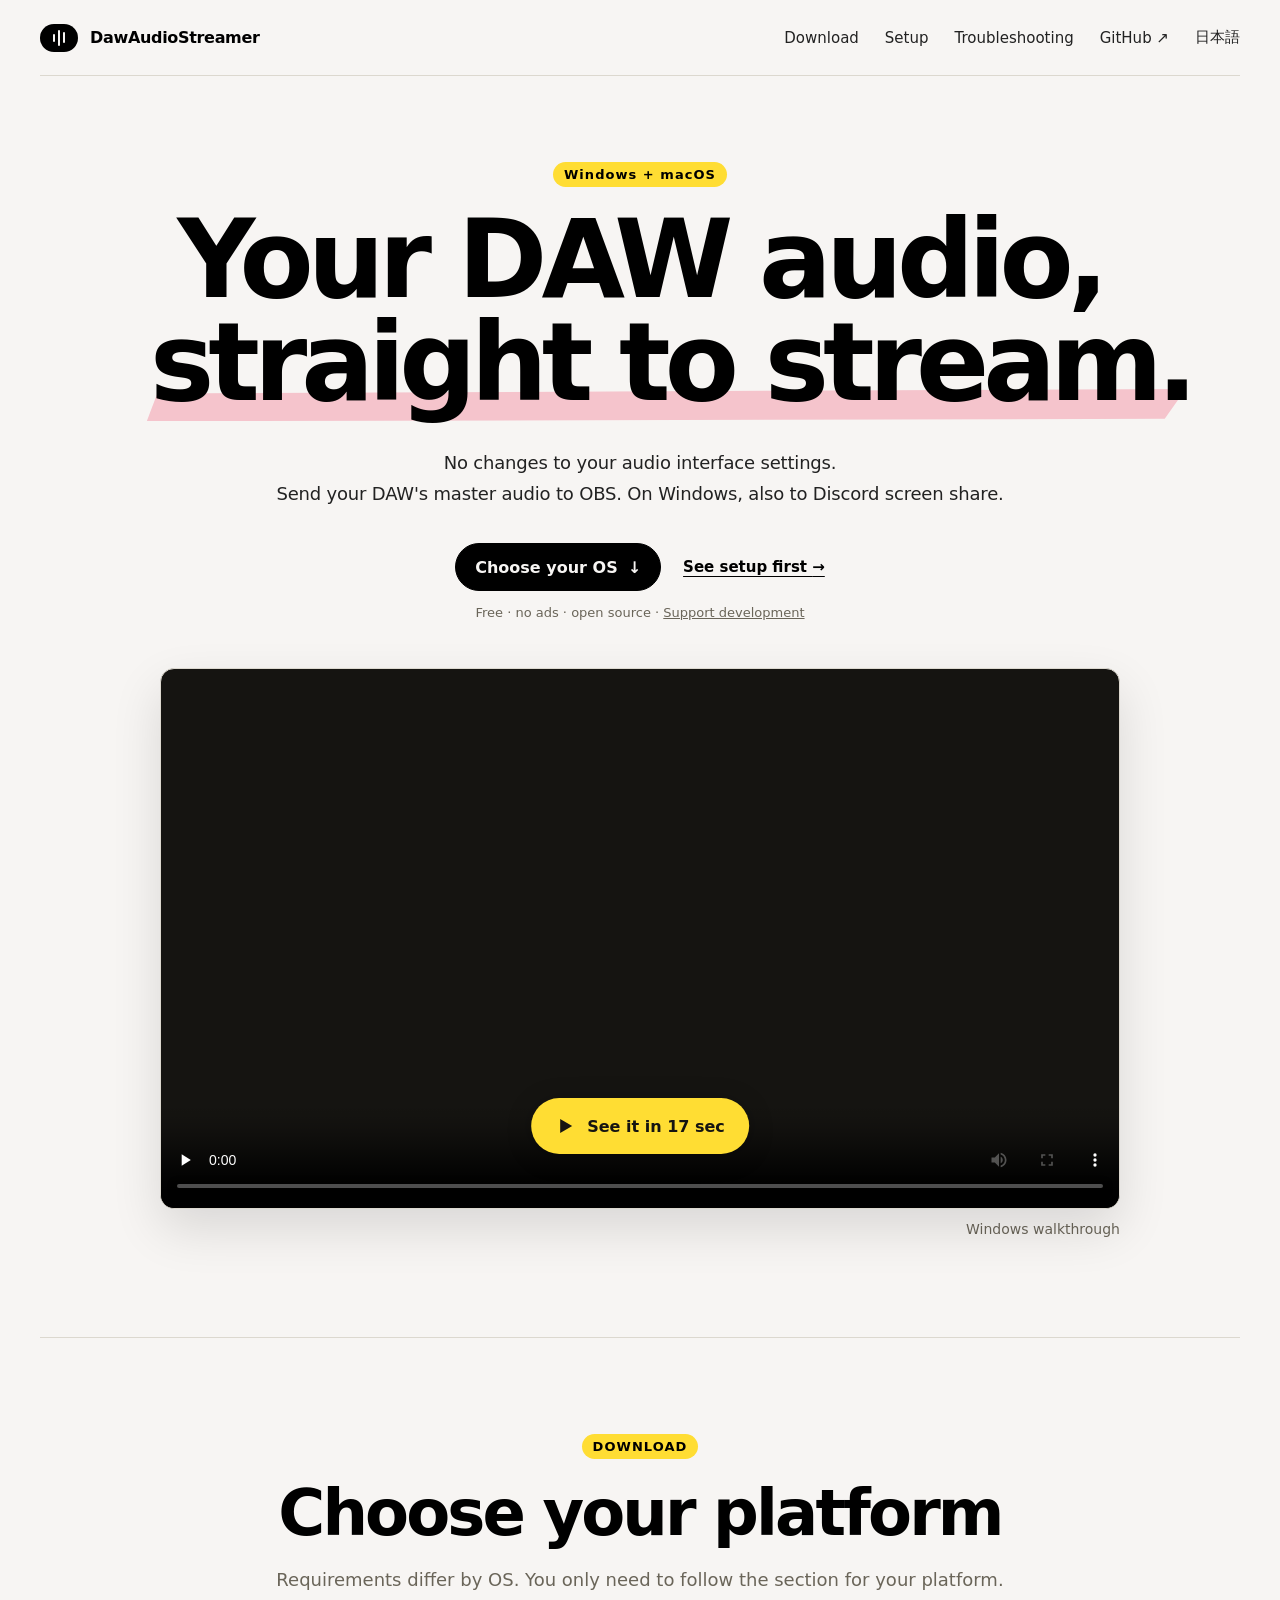
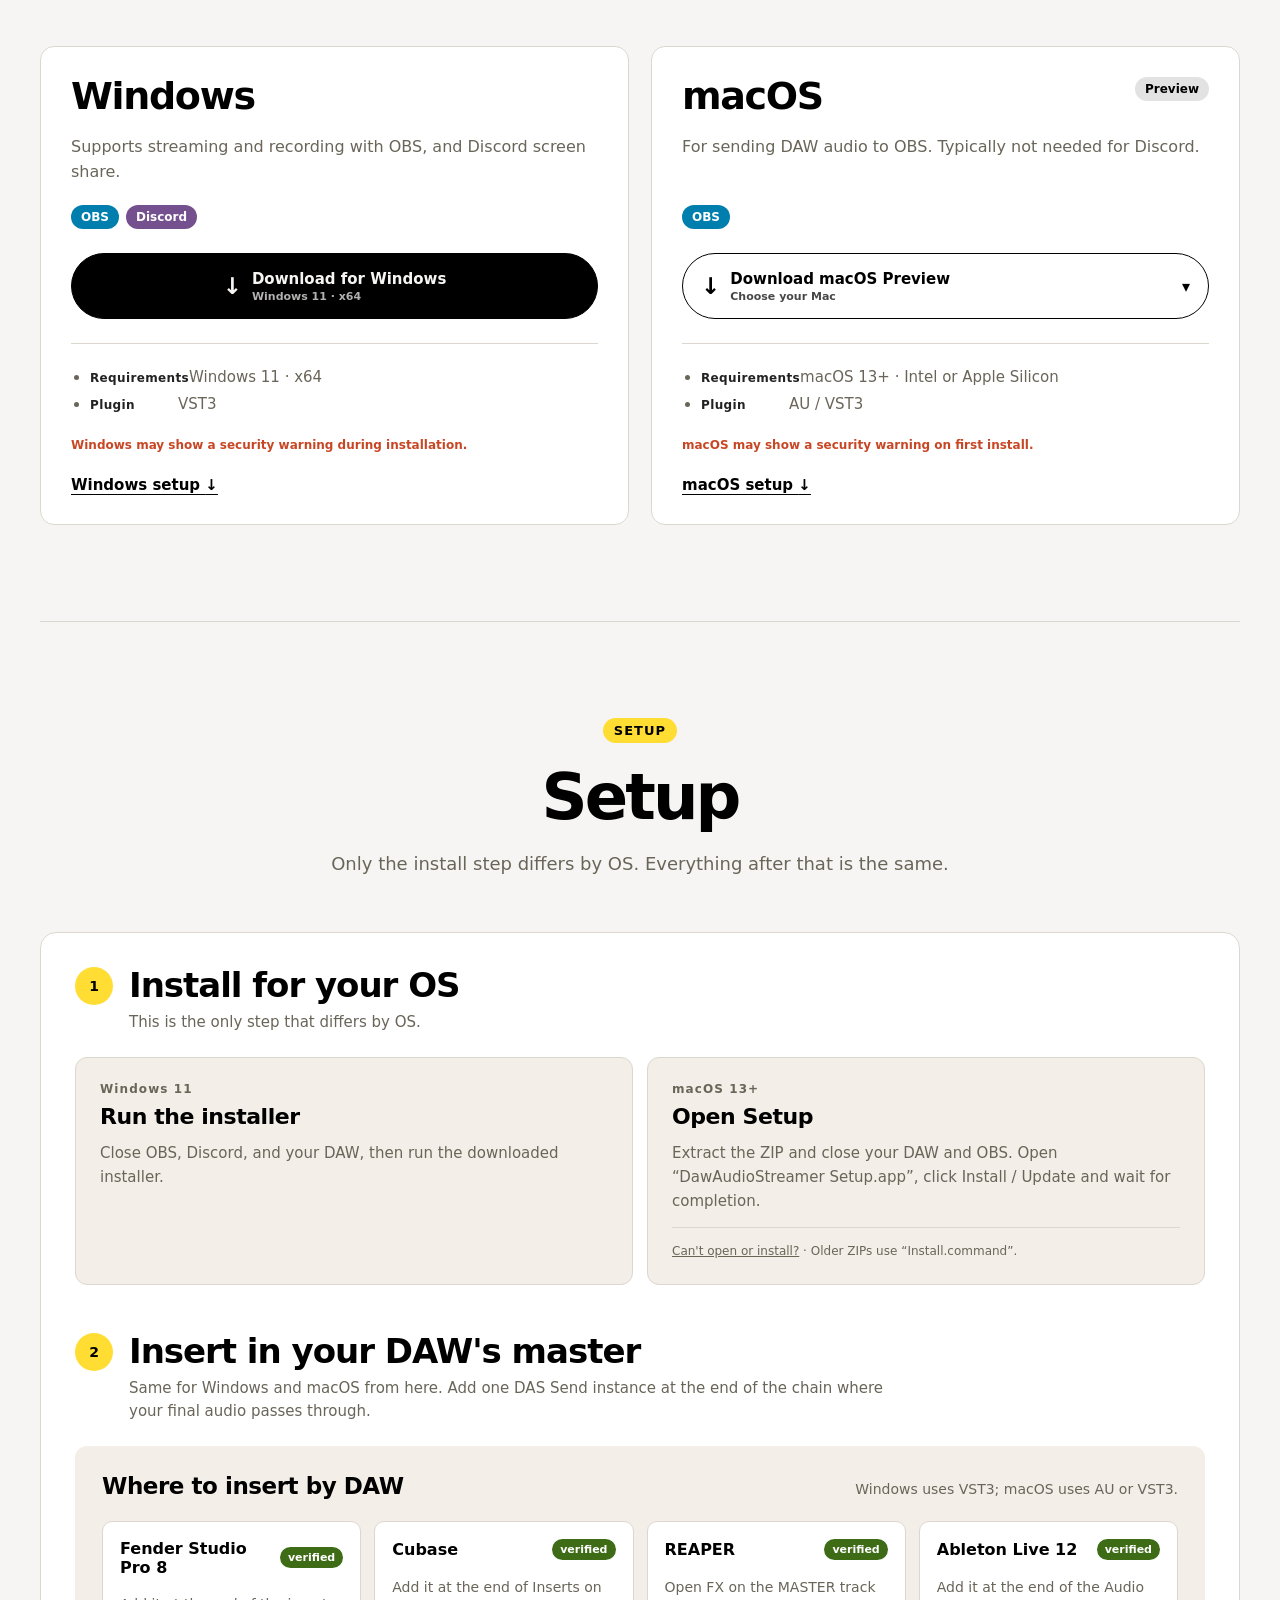
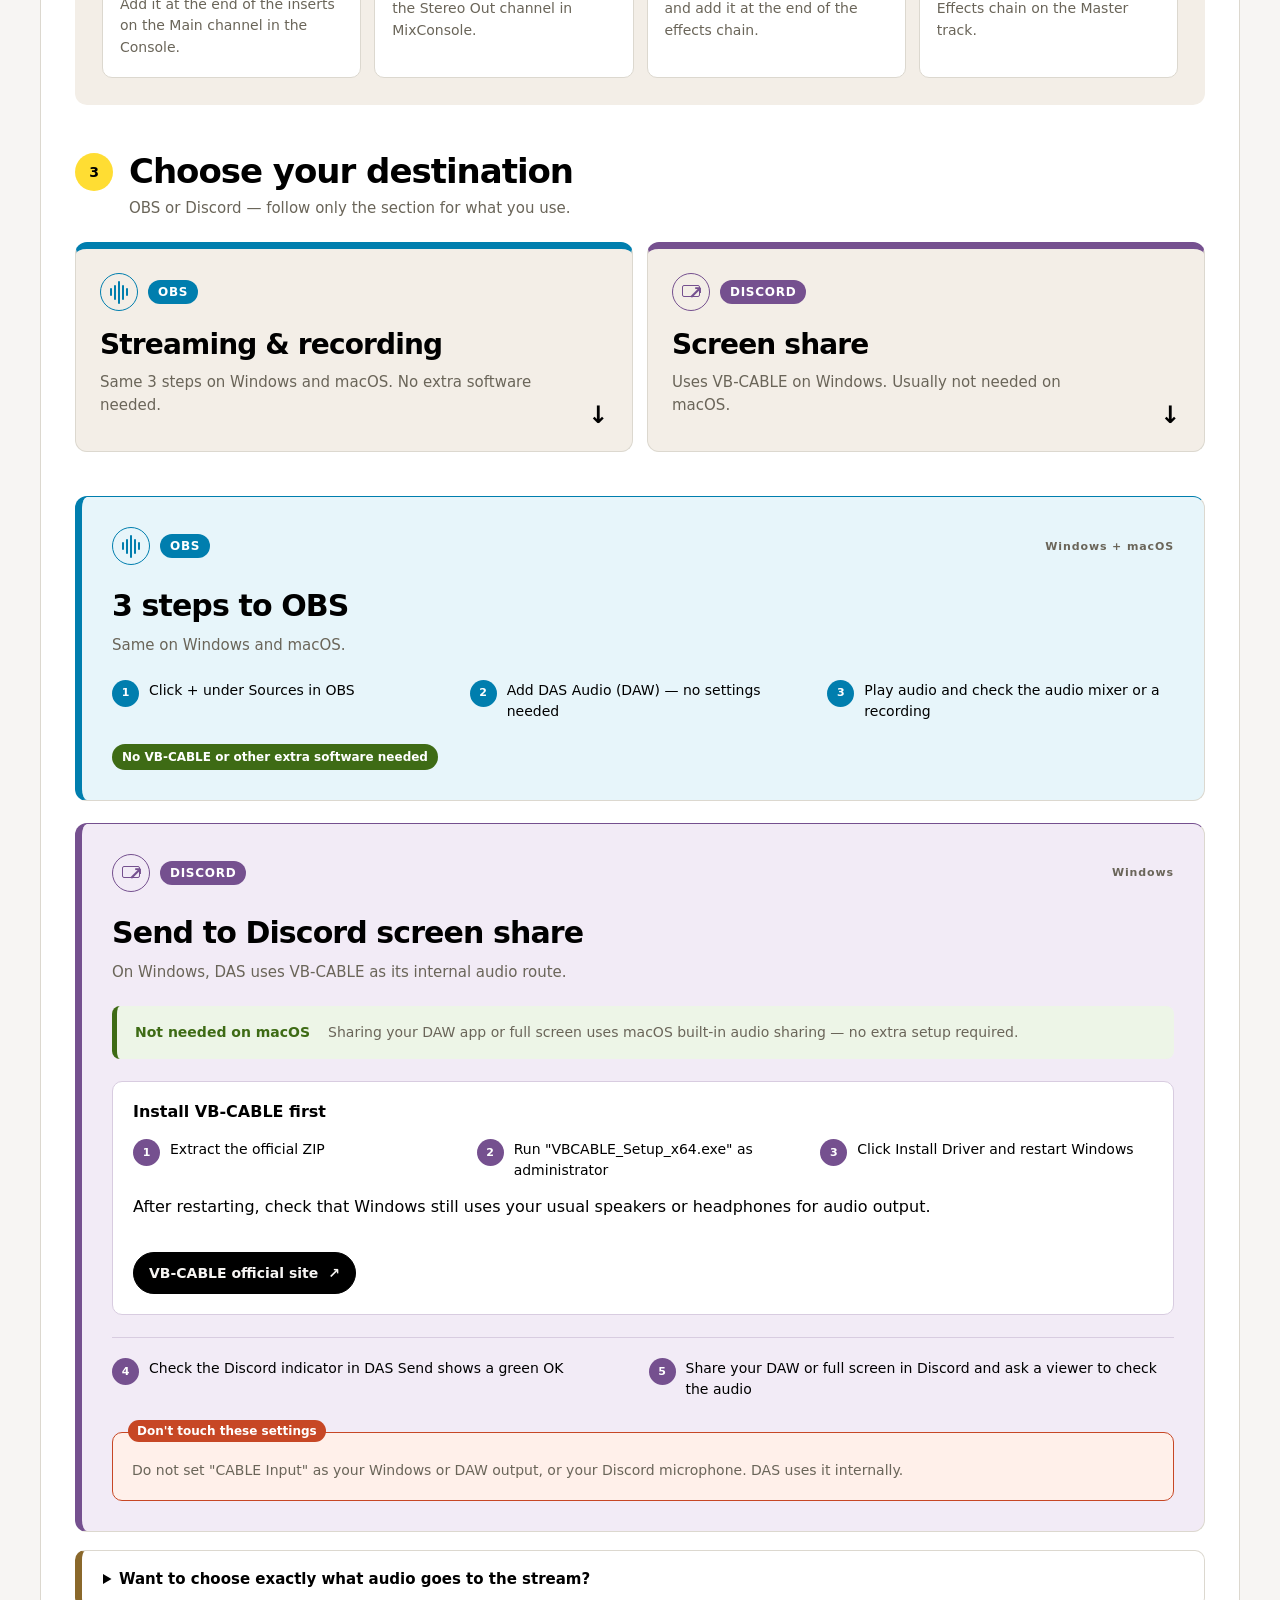
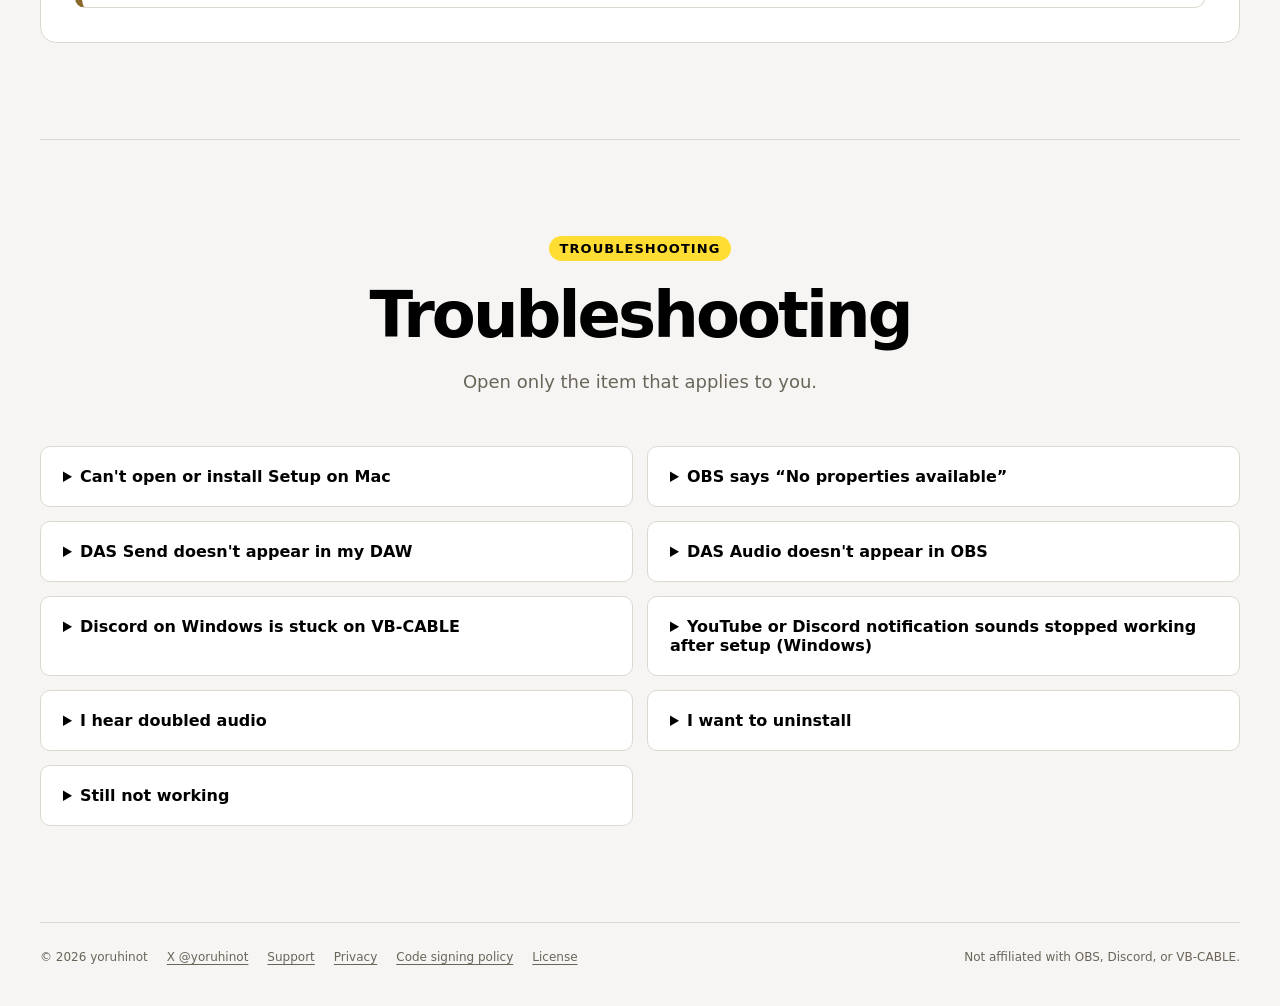
==== commit 123ce0a4: "Add an optional support link to the homepage A small link beside the free/no ads/open source note an" ====
--- a/site/en/index.html
+++ b/site/en/index.html
@@ -58,7 +58,7 @@
           <a class="primary-button" href="#download">Choose your OS <span aria-hidden="true">↓</span></a>
           <a class="text-link" href="#setup">See setup first <span aria-hidden="true">→</span></a>
         </div>
-        <p class="download-note">Free · no ads · open source</p>
+        <p class="download-note">Free · no ads · open source · <a href="https://ofuse.me/yoruhinot" target="_blank" rel="noopener">Support development</a></p>
       </div>
 
       <figure class="demo-figure">
@@ -208,7 +208,8 @@
 
   <footer>
     <span>© 2026 yoruhinot</span>
-    <a href="https://x.com/yoruhinot">X @yoruhinot</a>
+    <a href="https://x.com/yoruhinot">X @yoruhinot</a>
+    <a href="https://ofuse.me/yoruhinot" target="_blank" rel="noopener">Support</a>
     <a href="https://github.com/yoruhinot/DawAudioStreamer/blob/main/PRIVACY.md">Privacy</a>
     <a href="https://github.com/yoruhinot/DawAudioStreamer/blob/main/CODE_SIGNING.md">Code signing policy</a>
     <a href="https://github.com/yoruhinot/DawAudioStreamer/blob/main/LICENSE">License</a>
